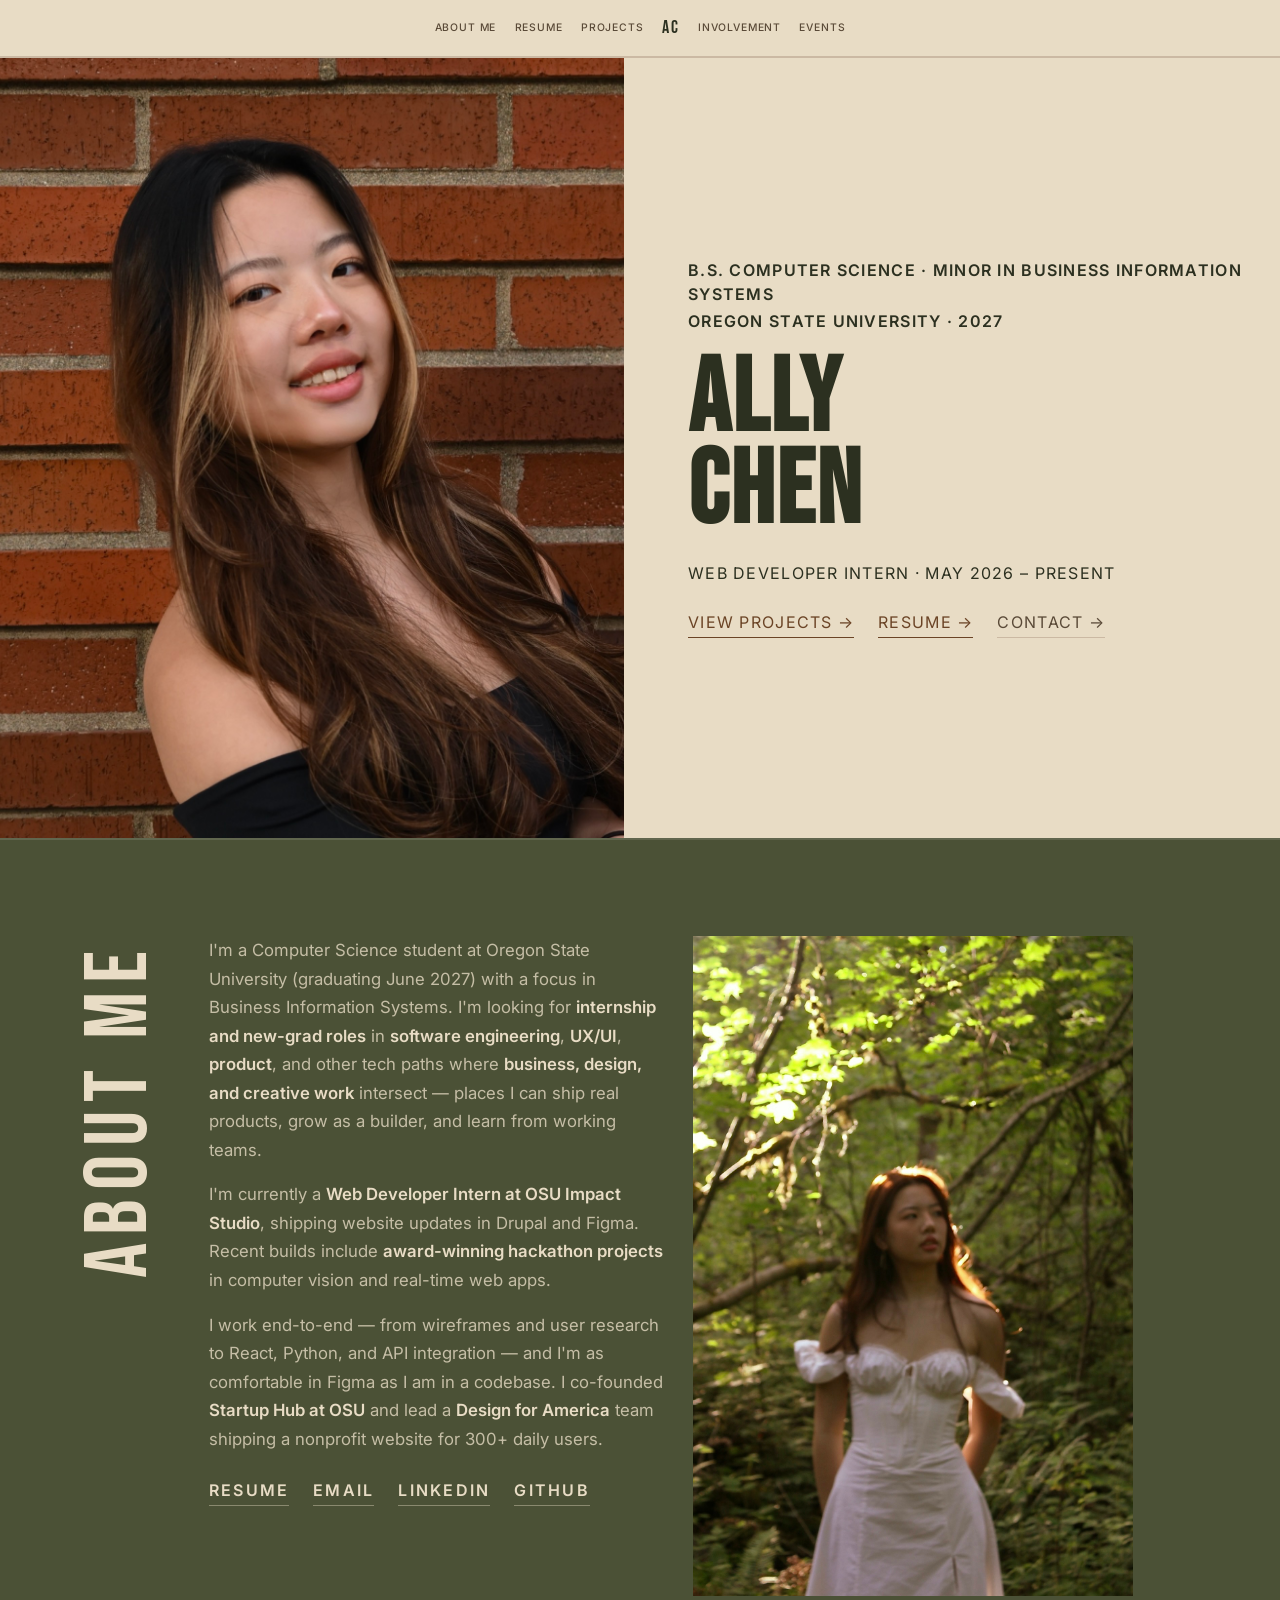
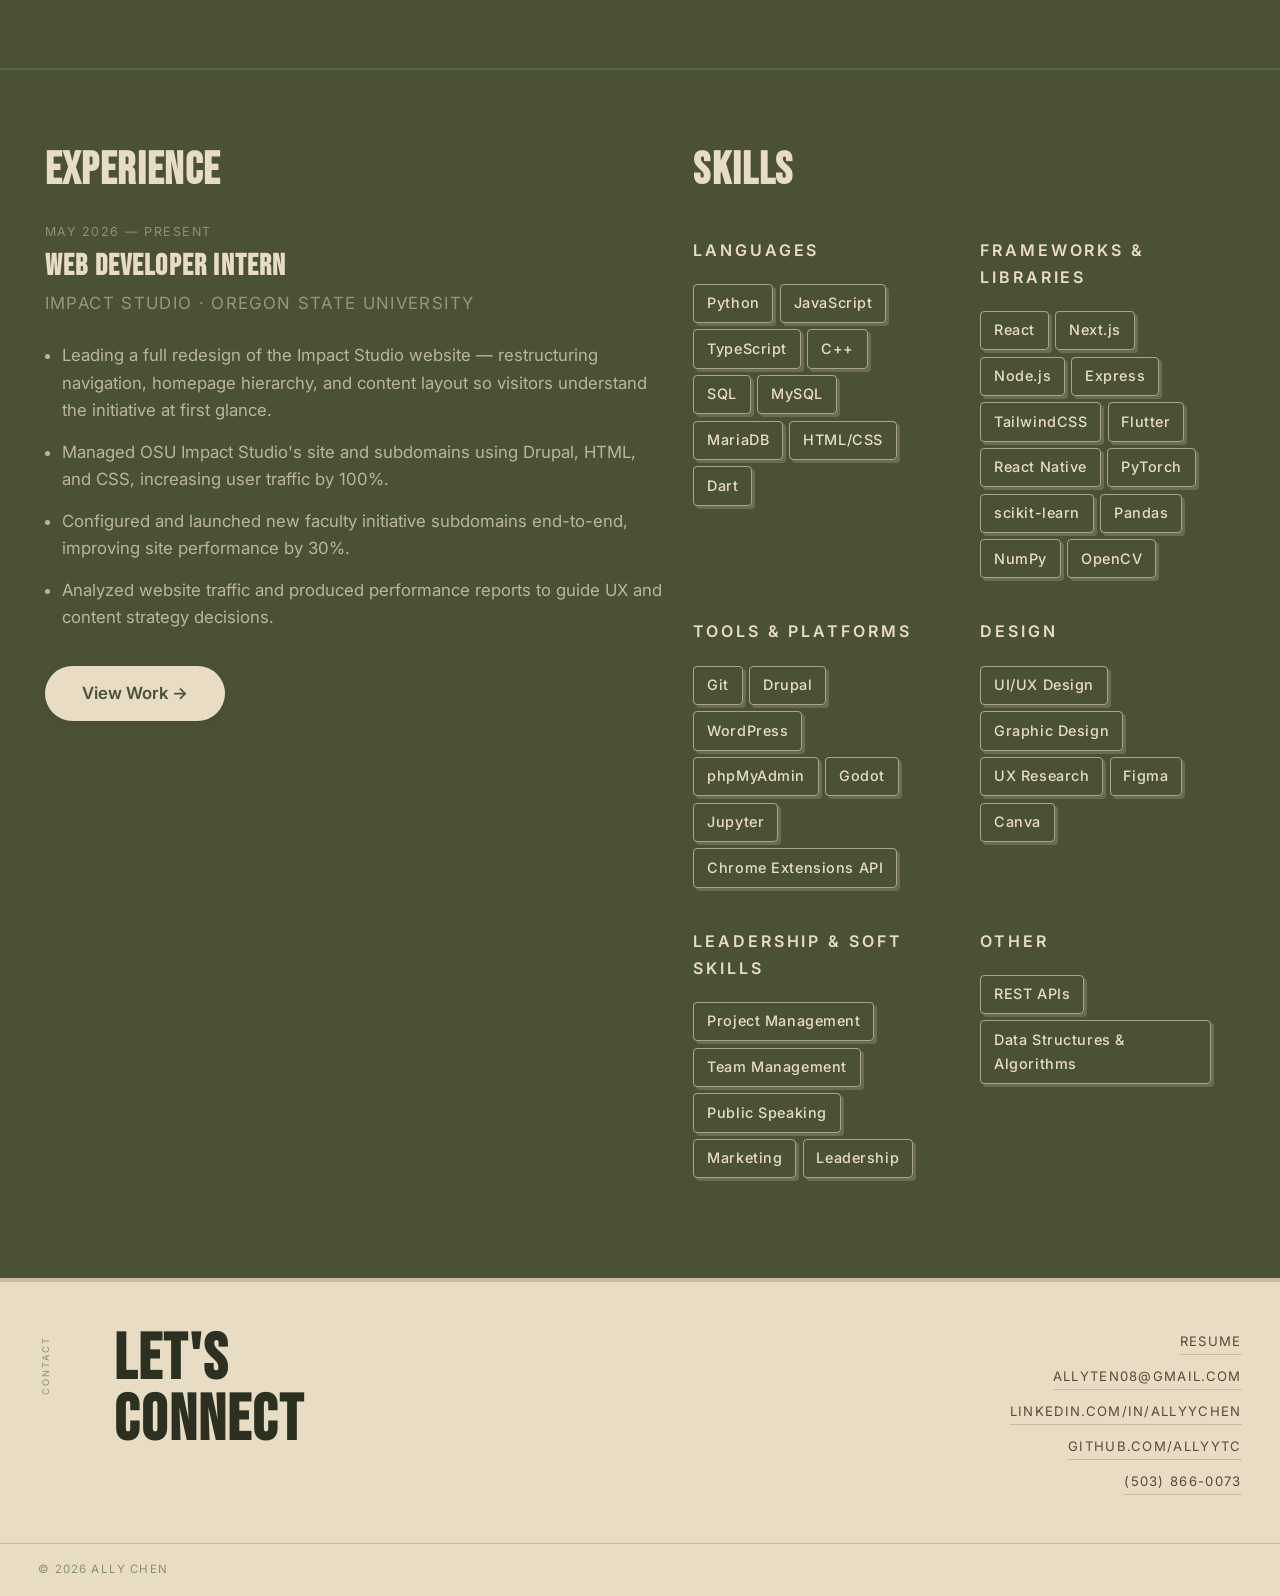
==== index.html @ be389498 "mobile about us page redesign" ====
<!DOCTYPE html>
<html lang="en">
<head>
  <meta charset="UTF-8" />
  <meta name="viewport" content="width=device-width, initial-scale=1.0" />
  <title>Ally Chen</title>
  <link rel="preconnect" href="https://fonts.googleapis.com" />
  <link rel="preconnect" href="https://fonts.gstatic.com" crossorigin />
  <link href="https://fonts.googleapis.com/css2?family=Bebas+Neue&family=Inter:wght@300;400;500;600&display=swap" rel="stylesheet" />
  <link rel="stylesheet" href="style.css?v=20260622r" />
</head>
<body>

  <nav class="nav" id="nav" aria-label="Primary"></nav>
  <script src="nav.js?v=6"></script>

  <section class="hero" id="hero">
    <div class="hero-img-col">
      <img src="headshot.jpg" alt="Ally Chen" class="hero-headshot" />
    </div>
    <div class="hero-content">
      <div class="hero-eyebrow-group">
        <p class="hero-eyebrow">B.S. Computer Science &middot; Minor in Business Information Systems</p>
        <p class="hero-eyebrow">Oregon State University &middot; 2027</p>
      </div>
      <div class="hero-text">
        <h1 class="hero-name"><span class="hero-name-part">Ally</span><span class="hero-name-part">Chen</span></h1>
        <p class="hero-tagline">Web Developer Intern &middot; May 2026 &ndash; Present</p>
        <div class="hero-actions">
          <a href="projects.html" class="hero-arrow">View Projects &rarr;</a>
          <a href="allychen-resume2027.pdf" class="hero-arrow" target="_blank" rel="noopener">Resume &rarr;</a>
          <a href="#contact" class="hero-arrow hero-arrow-ghost">Contact &rarr;</a>
        </div>
      </div>
    </div>
  </section>

  <section class="section section-olive" id="about">
    <div class="section-inner">
      <div class="about-education about-education--mobile">
        <span class="about-education-label">Education</span>
        <p class="about-degree">
          <span class="about-degree-line">B.S. Computer Science</span>
          <span class="about-degree-line about-degree-line--minor">Minor in Business Information Systems</span>
          <span class="about-degree-line">Oregon State University &middot; 2027</span>
        </p>
      </div>
      <div class="section-label-col">
        <span class="section-label">About Me</span>
      </div>
      <div class="section-body">
        <div class="about-text-col">
            <p>I'm a Computer Science student at Oregon State University (graduating June&nbsp;2027) with a focus in Business Information Systems. I'm looking for <strong>internship and new-grad roles</strong> in <strong>software engineering</strong>, <strong>UX/UI</strong>, <strong>product</strong>, and other tech paths where <strong>business, design, and creative work</strong> intersect &mdash; places I can ship real products, grow as a builder, and learn from working teams.</p>
            <p>I'm currently a <strong>Web Developer Intern at OSU Impact Studio</strong>, shipping website updates in Drupal and Figma. Recent builds include <strong>award-winning hackathon projects</strong> in computer vision and real-time web apps.</p>
            <p>I work end-to-end &mdash; from wireframes and user research to React, Python, and API integration &mdash; and I'm as comfortable in Figma as I am in a codebase. I co-founded <strong>Startup Hub at OSU</strong> and lead a <strong>Design for America</strong> team shipping a nonprofit website for 300+ daily users.</p>
            <div class="about-links">
              <a href="allychen-resume2027.pdf" target="_blank" rel="noopener">Resume</a>
              <a href="mailto:allyten08@gmail.com">Email</a>
              <a href="https://linkedin.com/in/allyychen/" target="_blank" rel="noopener">LinkedIn</a>
              <a href="https://github.com/allyytc" target="_blank" rel="noopener">GitHub</a>
            </div>
        </div>
        <div class="about-img-col">
          <div class="about-headshot-wrap">
            <img src="about-photo.jpg" alt="Ally Chen" class="headshot" />
          </div>
        </div>
      </div>
    </div>
  </section>

  <section class="section section-dark" id="skills">
    <div class="section-inner">
      <div class="section-body">
        <div class="skills-exp-layout">
          <div class="exp-col" id="experience">
            <h2 class="display-heading dh-light">Experience</h2>
            <div class="exp-list exp-list-stack">

              <div class="exp-item">
                <div class="exp-meta"><span class="exp-date">May 2026 &mdash; Present</span></div>
                <div class="exp-content">
                  <h3>Web Developer Intern</h3>
                  <p class="exp-org">Impact Studio &middot; Oregon State University</p>
                  <ul>
                    <li>Leading a full redesign of the Impact Studio website — restructuring navigation, homepage hierarchy, and content layout so visitors understand the initiative at first glance.</li>
                    <li>Managed OSU Impact Studio's site and subdomains using Drupal, HTML, and CSS, increasing user traffic by 100%.</li>
                    <li>Configured and launched new faculty initiative subdomains end-to-end, improving site performance by 30%.</li>
                    <li>Analyzed website traffic and produced performance reports to guide UX and content strategy decisions.</li>
                  </ul>
                  <a href="projects.html#project-impact-studio" class="exp-work-link">View Work &rarr;</a>
                </div>
              </div>

            </div>
          </div>
          <div class="skills-col">
            <h2 class="display-heading dh-light">Skills</h2>
            <div class="skills-grid">
              <div class="skills-group">
                <h3>Languages</h3>
                <div class="skill-tags">
                  <span>Python</span><span>JavaScript</span><span>TypeScript</span><span>C++</span><span>SQL</span><span>MySQL</span><span>MariaDB</span><span>HTML/CSS</span><span>Dart</span>
                </div>
              </div>
              <div class="skills-group">
                <h3>Frameworks &amp; Libraries</h3>
                <div class="skill-tags">
                  <span>React</span><span>Next.js</span><span>Node.js</span><span>Express</span><span>TailwindCSS</span><span>Flutter</span><span>React Native</span><span>PyTorch</span><span>scikit-learn</span><span>Pandas</span><span>NumPy</span><span>OpenCV</span>
                </div>
              </div>
              <div class="skills-group">
                <h3>Tools &amp; Platforms</h3>
                <div class="skill-tags">
                  <span>Git</span><span>Drupal</span><span>WordPress</span><span>phpMyAdmin</span><span>Godot</span><span>Jupyter</span><span>Chrome Extensions API</span>
                </div>
              </div>
              <div class="skills-group">
                <h3>Design</h3>
                <div class="skill-tags">
                  <span>UI/UX Design</span><span>Graphic Design</span><span>UX Research</span><span>Figma</span><span>Canva</span>
                </div>
              </div>
              <div class="skills-group">
                <h3>Leadership &amp; Soft Skills</h3>
                <div class="skill-tags">
                  <span>Project Management</span><span>Team Management</span><span>Public Speaking</span><span>Marketing</span><span>Leadership</span>
                </div>
              </div>
              <div class="skills-group">
                <h3>Other</h3>
                <div class="skill-tags">
                  <span>REST APIs</span><span>Data Structures &amp; Algorithms</span>
                </div>
              </div>
            </div>
          </div>
        </div>
      </div>
    </div>
  </section>


  <section class="section section-contact" id="contact">
    <div class="section-inner">
      <div class="section-label-col">
        <span class="section-label">Contact</span>
      </div>
      <div class="section-body contact-body">
        <h2 class="display-heading">Let's<br/>Connect</h2>
        <div class="contact-links">
          <a href="allychen-resume2027.pdf" class="contact-link" target="_blank" rel="noopener">Resume</a>
          <a href="mailto:allyten08@gmail.com" class="contact-link">allyten08@gmail.com</a>
          <a href="https://linkedin.com/in/allyychen/" target="_blank" rel="noopener" class="contact-link">linkedin.com/in/allyychen</a>
          <a href="https://github.com/allyytc" target="_blank" rel="noopener" class="contact-link">github.com/allyytc</a>
          <a href="tel:5038660073" class="contact-link">(503) 866-0073</a>
        </div>
      </div>
    </div>
    <div class="contact-footer-bar">
      <p>&copy; 2026 Ally Chen</p>
    </div>
  </section>


  <script src="script.js"></script>
</body>
</html>
---- style.css ----
/* === Reset & Base === */
*, *::before, *::after { box-sizing: border-box; margin: 0; padding: 0; }

:root {
  --cream:       #E8DCC5;   /* Cream */
  --cream-dark:  #D8CCBA;   /* between cream and taupe */
  --dark-bg:     #4B5136;   /* Olive */
  --olive:       #4B5136;   /* Olive (alias for buttons/accents) */
  --sage:        #8A8F73;   /* Sage */
  --sage-lt:     #B5BAA4;   /* light sage tint */
  --sage-dk:     #4B5136;   /* Olive (darkest green) */
  --walnut:      #6B4426;   /* Walnut */
  --taupe:       #CBB9A3;   /* Warm Taupe */
  --text:        #2C3020;   /* very dark forest */
  --text-muted:  #5A4A38;   /* warm dark brown */
  --text-light:  #8A8F73;   /* sage for captions/labels */
  --border:      #CBB9A3;   /* Warm Taupe */
  --white:       #F5EFE4;
  --font-display: 'Bebas Neue', 'Arial Black', sans-serif;
  --font-body:    'Inter', system-ui, sans-serif;
  --page-gutter:  clamp(1.5rem, 4vw, 7rem);
  --section-inset: clamp(1.5rem, 5vw, 8rem);
}

html { scroll-behavior: smooth; overflow-x: clip; }

body {
  font-family: var(--font-body);
  background: var(--cream);
  color: var(--text);
  line-height: 1.7;
  overflow-x: clip;
}

/* === Nav === */
.nav {
  --nav-bg: rgba(232, 220, 197, 0.94);
  --nav-border: var(--border);
  --nav-link: var(--text-muted);
  --nav-link-hover: var(--text);
  --nav-home: var(--text);
  --nav-dropdown-bg: rgba(232, 220, 197, 0.98);
  --nav-dropdown-border: var(--border);
  --nav-dropdown-link: var(--text-muted);
  --nav-dropdown-link-hover: var(--text);
  --nav-dropdown-link-hover-bg: rgba(0, 0, 0, 0.04);
  --nav-dropdown-label: var(--text-light);
  --nav-mobile-bg: rgba(232, 220, 197, 0.97);
  --nav-mobile-border: var(--border);
  --nav-mobile-link: var(--text-muted);
  --nav-mobile-link-hover: var(--text);
  --nav-mobile-submenu-border: var(--border);
  --nav-mobile-label: var(--text-light);
  --nav-toggle-bar: var(--text);
  position: sticky;
  top: 0;
  left: 0;
  right: 0;
  width: 100%;
  z-index: 1000;
  background: var(--nav-bg);
  backdrop-filter: blur(12px);
  border-bottom: 2px solid var(--nav-border);
  transition: box-shadow 0.3s;
}

.nav-scrolled { box-shadow: 0 1px 12px rgba(0,0,0,0.08); }

.nav-inner {
  max-width: 1080px;
  margin: 0 auto;
  padding: 0 2rem;
  height: 56px;
  display: flex;
  align-items: center;
  justify-content: center;
  gap: 2.5rem;
}

.nav-inner > .nav-link,
.nav-item > .nav-link {
  text-decoration: none;
  color: var(--nav-link);
  font-size: 0.72rem;
  font-weight: 500;
  letter-spacing: 0.12em;
  text-transform: uppercase;
  transition: color 0.2s;
}
.nav-inner > .nav-link:hover,
.nav-item > .nav-link:hover { color: var(--nav-link-hover); }

.nav-link--resume {
  flex-shrink: 0;
  font-weight: 600;
}

.nav-mobile-resume {
  display: block;
  margin-bottom: 1rem;
  padding-bottom: 1rem;
  border-bottom: 1px solid var(--nav-mobile-border);
  text-decoration: none;
  color: var(--nav-mobile-link-hover);
  font-size: 0.85rem;
  font-weight: 600;
  letter-spacing: 0.12em;
  text-transform: uppercase;
}

.nav-item {
  position: relative;
  display: flex;
  align-items: center;
  height: 100%;
}

.nav-item.has-dropdown::after {
  content: '';
  position: absolute;
  left: -0.5rem;
  right: -0.5rem;
  top: 100%;
  height: 14px;
}

.nav-dropdown {
  position: absolute;
  top: calc(100% + 6px);
  left: 50%;
  transform: translateX(-50%) translateY(6px);
  min-width: 16.5rem;
  padding: 0.5rem 0;
  background: var(--nav-dropdown-bg);
  border: 2px solid var(--nav-dropdown-border);
  box-shadow: 0 8px 24px rgba(0, 0, 0, 0.1);
  opacity: 0;
  visibility: hidden;
  pointer-events: none;
  transition: opacity 0.2s, visibility 0.2s, transform 0.2s;
  z-index: 200;
}

.nav-item.has-dropdown:hover .nav-dropdown,
.nav-item.has-dropdown:focus-within .nav-dropdown {
  opacity: 1;
  visibility: visible;
  pointer-events: auto;
  transform: translateX(-50%) translateY(0);
}

.nav-dropdown a {
  display: block;
  padding: 0.55rem 1.25rem;
  font-size: 0.78rem;
  font-weight: 500;
  letter-spacing: 0.04em;
  text-transform: none;
  color: var(--nav-dropdown-link);
  text-decoration: none;
  white-space: nowrap;
  transition: color 0.2s, background 0.2s;
}

.nav-dropdown a:hover {
  color: var(--nav-dropdown-link-hover);
  background: var(--nav-dropdown-link-hover-bg);
}

.nav-dropdown-label {
  display: block;
  padding: 0.75rem 1.25rem 0.35rem;
  font-size: 0.62rem;
  font-weight: 600;
  letter-spacing: 0.14em;
  text-transform: uppercase;
  color: var(--nav-dropdown-label);
}

.nav-dropdown a.nav-dropdown-link--sub {
  padding-left: 1.75rem;
  font-size: 0.74rem;
}

.nav-inner a {
  text-decoration: none;
  color: var(--nav-link);
  font-size: 0.72rem;
  font-weight: 500;
  letter-spacing: 0.12em;
  text-transform: uppercase;
  transition: color 0.2s;
}
.nav-inner a:hover { color: var(--nav-link-hover); }

.nav-home {
  font-family: var(--font-display) !important;
  font-size: 1.1rem !important;
  letter-spacing: 0.1em !important;
  color: var(--nav-home) !important;
}

.nav-mobile-bar {
  display: none;
  align-items: center;
  justify-content: space-between;
  height: 56px;
  padding: 0 1.25rem;
  flex-shrink: 0;
}

.nav-mobile-home {
  text-decoration: none;
  line-height: 1;
}

.nav-toggle {
  display: none;
  position: static;
  transform: none;
  flex-direction: column;
  gap: 5px;
  background: none;
  border: none;
  cursor: pointer;
  padding: 4px;
}
.nav-toggle span {
  display: block;
  width: 22px;
  height: 1.5px;
  background: var(--nav-toggle-bar);
  border-radius: 1px;
}

.nav-mobile-links {
  display: none;
  flex-direction: column;
  padding: 1.25rem 2rem 1.5rem;
  gap: 1rem;
  border-top: 2px solid var(--nav-mobile-border);
  background: var(--nav-mobile-bg);
}
.nav-mobile-links.open { display: flex; }
.nav-mobile-links > .nav-link,
.nav-mobile-links > a {
  text-decoration: none;
  color: var(--nav-mobile-link);
  font-size: 0.8rem;
  font-weight: 500;
  letter-spacing: 0.1em;
  text-transform: uppercase;
}

.nav-mobile-group {
  display: flex;
  flex-direction: column;
  gap: 0.35rem;
}

.nav-mobile-group-head {
  display: flex;
  align-items: center;
  gap: 0.75rem;
}

.nav-mobile-group-link {
  flex: 1;
  min-width: 0;
  text-decoration: none;
  color: var(--nav-mobile-link);
  font-size: 0.8rem;
  font-weight: 500;
  letter-spacing: 0.1em;
  text-transform: uppercase;
}

.nav-mobile-group-link:hover {
  color: var(--nav-mobile-link-hover);
}

.nav-mobile-group-toggle {
  display: flex;
  align-items: center;
  justify-content: center;
  flex-shrink: 0;
  width: 1.75rem;
  height: 1.75rem;
  padding: 0;
  border: none;
  background: none;
  font-family: inherit;
  color: var(--nav-mobile-link);
  cursor: pointer;
}

.nav-mobile-group-toggle::after {
  content: '+';
  font-size: 1rem;
  font-weight: 400;
  line-height: 1;
  transition: transform 0.2s;
}

.nav-mobile-group.open .nav-mobile-group-toggle::after {
  transform: rotate(45deg);
}

.nav-mobile-submenu {
  display: none;
  flex-direction: column;
  gap: 0.65rem;
  padding-left: 0.85rem;
  border-left: 2px solid var(--nav-mobile-submenu-border);
}

.nav-mobile-group.open .nav-mobile-submenu {
  display: flex;
}

.nav-mobile-submenu a {
  text-decoration: none;
  color: var(--nav-mobile-link);
  font-size: 0.78rem;
  font-weight: 500;
  letter-spacing: 0.04em;
  text-transform: none;
}

.nav-mobile-submenu a:hover {
  color: var(--nav-mobile-link-hover);
}

.nav-mobile-submenu-label {
  font-size: 0.65rem;
  font-weight: 600;
  letter-spacing: 0.12em;
  text-transform: uppercase;
  color: var(--nav-mobile-label);
  margin-top: 0.25rem;
}

.nav-mobile-links a {
  text-decoration: none;
  color: var(--nav-mobile-link);
  font-size: 0.8rem;
  font-weight: 500;
  letter-spacing: 0.1em;
  text-transform: uppercase;
}

/* === Hero === */
.hero {
  background: var(--cream);
  height: 92vh;
  max-height: 900px;
  min-height: 500px;
  display: grid;
  grid-template-columns: 1fr 1fr;
  gap: 4rem;
  border-bottom: none;
}

.hero-content {
  display: flex;
  flex-direction: column;
  justify-content: center;
  gap: 2rem;
  padding: 3rem 4vw 3rem 3rem;
}

.hero-text {
  display: flex;
  flex-direction: column;
  justify-content: center;
  gap: 2rem;
  border-left: none;
  padding: 0;
}

.hero-text-bottom {
  display: flex;
  flex-direction: column;
  gap: 1.75rem;
}

.hero-eyebrow-group {
  display: flex;
  flex-direction: column;
  gap: 0.2rem;
}

.hero-eyebrow {
  font-size: 1rem;
  font-weight: 600;
  letter-spacing: 0.08em;
  text-transform: uppercase;
  color: var(--text);
  white-space: nowrap;
}

.hero-name {
  font-family: var(--font-display);
  font-size: clamp(4rem, 11vw, 9rem);
  line-height: 0.88;
  letter-spacing: 0.02em;
  text-transform: uppercase;
  color: var(--text);
}

.hero-name-part {
  display: block;
}

.hero-tagline {
  font-size: 1rem;
  font-weight: 400;
  letter-spacing: 0.08em;
  text-transform: uppercase;
  color: var(--text);
  line-height: 1.8;
}

.hero-actions {
  display: flex;
  gap: 1.5rem;
  flex-wrap: wrap;
  align-items: center;
}

.hero-arrow {
  font-size: 1rem;
  letter-spacing: 0.08em;
  text-transform: uppercase;
  color: var(--walnut);
  text-decoration: none;
  border-bottom: 1px solid var(--walnut);
  padding-bottom: 1px;
  transition: opacity 0.2s;
}
.hero-arrow-ghost {
  color: var(--text-muted);
  border-bottom-color: var(--border);
}
.hero-arrow:hover { opacity: 0.5; }

.hero-img-col {
  overflow: hidden;
}

.hero-headshot {
  width: 100%;
  height: 100%;
  object-fit: cover;
  object-position: 40% 18%;
  display: block;
}

/* === Section layout === */
.section { background: var(--cream); }
.section-dark { background: var(--dark-bg); color: var(--cream); }

.section-inner {
  display: flex;
  max-width: 1080px;
  margin: 0 auto;
  padding: 5rem 2rem;
  gap: 1.5rem;
  border-top: 2px solid var(--border);
}

.section-dark .section-inner { border-top-color: rgba(182, 201, 166, 0.15); }

.section-label-col {
  width: 52px;
  flex-shrink: 0;
  display: flex;
  align-items: flex-start;
  padding-top: 6px;
}

.section-label {
  writing-mode: vertical-rl;
  transform: rotate(180deg);
  font-size: 0.58rem;
  letter-spacing: 0.22em;
  text-transform: uppercase;
  color: var(--text-light);
  white-space: nowrap;
  user-select: none;
}
.section-label-lt { color: rgba(255,255,255,0.3); }

.section-body { flex: 1; min-width: 0; }

/* === Display Heading === */
.display-heading {
  font-family: var(--font-display);
  font-size: clamp(3rem, 7vw, 5.5rem);
  line-height: 0.95;
  letter-spacing: 0.03em;
  text-transform: uppercase;
  color: var(--text);
  margin-bottom: 2.5rem;
}
.dh-light { color: var(--cream); }

/* === About === */
.about-education {
  margin: 0 0 1.75rem;
}

.about-education--mobile {
  flex: 0 0 100%;
  width: 100%;
}

.about-education-label {
  display: block;
  margin-bottom: 0.6rem;
  font-size: 0.82rem;
  font-weight: 600;
  letter-spacing: 0.18em;
  text-transform: uppercase;
  color: rgba(232, 220, 197, 0.45);
}

.about-degree {
  margin: 0;
  font-size: 0.72rem;
  font-weight: 600;
  letter-spacing: 0.08em;
  text-transform: uppercase;
  line-height: 1.5;
  color: rgba(232, 220, 197, 0.85);
}

.about-degree-line {
  display: block;
}

.section-olive .about-degree {
  color: rgba(232, 220, 197, 0.85);
}

.about-text-col {
  max-width: none;
}

.about-img-col {
  overflow: hidden;
  justify-self: start;
  width: 100%;
  max-width: 440px;
  display: flex;
}
.about-headshot-wrap {
  overflow: hidden;
  flex: 1;
  min-height: 0;
  width: 100%;
}

.headshot {
  width: 100%;
  height: 100%;
  min-height: 470px;
  aspect-ratio: auto;
  object-fit: cover;
  object-position: center 92%;
  display: block;
  transform: scale(1.18);
  transform-origin: center 92%;
}

.photo-placeholder {
  width: 100%;
  aspect-ratio: 3 / 4;
  background: var(--cream-dark);
  border: 1px dashed var(--border);
  display: flex;
  align-items: center;
  justify-content: center;
}
.photo-placeholder span {
  font-size: 0.62rem;
  letter-spacing: 0.18em;
  text-transform: uppercase;
  color: var(--text-light);
}

.about-text-col p {
  font-size: 0.88rem;
  color: var(--text-muted);
  line-height: 1.9;
  margin-bottom: 1rem;
}
.about-text-col strong { color: var(--text); font-weight: 600; }

.about-links {
  display: flex;
  gap: 1.5rem;
  margin-top: 1.5rem;
}
.about-links a {
  font-size: 1rem;
  font-weight: 600;
  letter-spacing: 0.14em;
  text-transform: uppercase;
  color: var(--walnut);
  text-decoration: none;
  border-bottom: 1px solid var(--walnut);
  padding-bottom: 1px;
  transition: opacity 0.2s;
}
.about-links a:hover { opacity: 0.5; }

.stats-row {
  display: grid;
  grid-template-columns: repeat(4, 1fr);
  border-top: 2px solid var(--border);
}

.stat {
  display: flex;
  flex-direction: column;
  gap: 0.4rem;
  padding: 1.5rem 1rem 1.5rem 0;
  border-right: 2px solid var(--border);
}
.stat:last-child { border-right: none; }

.stat-num {
  font-family: var(--font-display);
  font-size: 2.2rem;
  letter-spacing: 0.03em;
  color: var(--sage-dk);
  line-height: 1;
}
.stat-label {
  font-size: 0.72rem;
  color: var(--text-light);
  line-height: 1.5;
  letter-spacing: 0.01em;
}

/* === Experience === */
.exp-list { display: flex; flex-direction: column; }

.exp-item {
  display: grid;
  grid-template-columns: 160px 1fr;
  gap: 2.5rem;
  padding: 2rem 0;
  border-top: 2px solid var(--border);
}

.exp-list-cards {
  display: grid;
  grid-template-columns: 1fr 1fr;
  gap: 2.5rem;
}
.exp-list-cards .exp-item {
  grid-template-columns: 1fr;
  gap: 0.6rem;
  padding: 0;
  border-top: none;
}
.exp-list-cards .exp-date { padding-top: 0; }

.exp-list-stack {
  display: flex;
  flex-direction: column;
  gap: 1.75rem;
}
.exp-list-stack .exp-item {
  grid-template-columns: 1fr;
  gap: 0.5rem;
  padding: 0;
  border-top: none;
}
.exp-list-stack .exp-date { padding-top: 0; }

.exp-date {
  font-size: 0.7rem;
  letter-spacing: 0.12em;
  text-transform: uppercase;
  color: var(--text-light);
  padding-top: 0.4rem;
  white-space: nowrap;
}

.exp-content h3 {
  font-family: var(--font-display);
  font-size: 1.6rem;
  letter-spacing: 0.04em;
  text-transform: uppercase;
  color: var(--text);
  line-height: 1;
  margin-bottom: 0.2rem;
}

.exp-org {
  font-size: 0.72rem;
  color: var(--text-light);
  letter-spacing: 0.08em;
  text-transform: uppercase;
  margin-bottom: 0.85rem;
}

.exp-content ul { padding-left: 1.1rem; }
.exp-content li {
  font-size: 0.84rem;
  color: var(--text-muted);
  margin-bottom: 0.3rem;
  line-height: 1.65;
}

/* === Projects === */
.projects-list { display: flex; flex-direction: column; }

.project-item {
  display: grid;
  grid-template-columns: 64px 1fr;
  gap: 2rem;
  padding: 2rem 0;
  border-top: 2px solid var(--border);
}

.project-num {
  font-family: var(--font-display);
  font-size: 2.5rem;
  color: var(--border);
  line-height: 1;
  padding-top: 0.4rem;
}

.project-top {
  display: flex;
  align-items: baseline;
  justify-content: space-between;
  gap: 1rem;
  flex-wrap: wrap;
  margin-bottom: 0.5rem;
}

.project-content h3 {
  font-family: var(--font-display);
  font-size: 2rem;
  letter-spacing: 0.03em;
  text-transform: uppercase;
  color: var(--text);
  line-height: 1;
}

.project-award {
  font-size: 0.68rem;
  letter-spacing: 0.14em;
  text-transform: uppercase;
  color: var(--text-light);
  white-space: nowrap;
}

.project-content p {
  font-size: 0.86rem;
  color: var(--text-muted);
  line-height: 1.8;
  margin-bottom: 1rem;
}

.project-footer {
  display: flex;
  align-items: center;
  justify-content: space-between;
  flex-wrap: wrap;
  gap: 0.75rem;
}

.project-tags {
  display: flex;
  flex-wrap: wrap;
  gap: 0.4rem;
}
.project-tags span {
  font-size: 0.68rem;
  letter-spacing: 0.08em;
  text-transform: uppercase;
  background: var(--sage-dk);
  color: var(--white);
  padding: 0.22rem 0.65rem;
  border-radius: 2px;
}

.project-link {
  font-size: 0.95rem;
  font-weight: 600;
  letter-spacing: 0.06em;
  text-transform: uppercase;
  color: var(--walnut);
  text-decoration: none;
  border-bottom: 1px solid var(--walnut);
  padding-bottom: 1px;
  white-space: nowrap;
  transition: opacity 0.2s;
}
.project-link:hover { opacity: 0.5; }

.project-link-btn {
  display: inline-block;
  margin-top: 1rem;
  padding: 0.85rem 2rem;
  border: none;
  border-radius: 2em;
  background: var(--cream);
  font-size: 0.95rem;
  letter-spacing: 0.1em;
  text-transform: uppercase;
  font-weight: 600;
  color: var(--dark-bg);
  text-decoration: none;
  white-space: nowrap;
  box-shadow: 0 2px 8px rgba(0, 0, 0, 0.07);
  transition: opacity 0.2s ease;
}
.project-link-btn:hover {
  opacity: 0.85;
}

/* === Skills & Experience === */
#skills .section-inner {
  max-width: none;
  padding-left: var(--section-inset);
  padding-right: var(--section-inset);
}

.skills-exp-layout {
  display: grid;
  grid-template-columns: minmax(0, 1.15fr) minmax(0, 1fr);
  gap: clamp(1.25rem, 2vw, 1.75rem);
}

.exp-col .exp-content {
  max-width: 56rem;
}

.exp-col .display-heading,
.skills-col .display-heading {
  font-size: clamp(2.5rem, 5vw, 4rem);
  margin-bottom: 2rem;
}

.section-dark .exp-date { color: rgba(232,220,197,0.45); }
.section-dark .exp-content h3 { color: var(--cream); }
.section-dark .exp-org { color: rgba(232,220,197,0.5); }
.section-dark .exp-content li { color: rgba(232,220,197,0.72); }

.exp-col .exp-content h3 { font-size: 2.35rem; margin-bottom: 0.5rem; }
.exp-col .exp-org { font-size: 1.05rem; margin-bottom: 1.5rem; }
.exp-col .exp-content li { font-size: 1.25rem; line-height: 1.7; }
.exp-col .exp-date { font-size: 0.78rem; }
.exp-col .exp-content li { margin-bottom: 0.85rem; }
.exp-col .exp-list-stack { gap: 4rem; }

.exp-work-link {
  display: inline-block;
  margin-top: 1.25rem;
  padding: 0.8em 2.2em;
  font-size: 1.05rem;
  font-weight: 600;
  border-radius: 2em;
  background: var(--cream);
  color: var(--dark-bg);
  text-decoration: none;
  box-shadow: 0 2px 8px rgba(0, 0, 0, 0.07);
  transition: opacity 0.2s ease;
}
.exp-work-link:hover { opacity: 0.85; }

.skills-grid {
  display: grid;
  grid-template-columns: repeat(2, 1fr);
  column-gap: 2rem;
  row-gap: 0;
}

.skills-group {
  padding: 1.25rem 1.5rem 1.25rem 0;
}

.skills-group h3 {
  font-size: 1rem;
  font-weight: 600;
  letter-spacing: 0.18em;
  text-transform: uppercase;
  color: var(--cream);
  margin-bottom: 1.25rem;
}

.skill-tags {
  display: flex;
  flex-wrap: wrap;
  gap: 0.4rem;
}
.skill-tags span {
  font-size: 0.9rem;
  font-weight: 500;
  color: var(--cream);
  background: transparent;
  padding: 0.4rem 0.8rem;
  border: 1.5px solid rgba(232, 220, 197, 0.6);
  border-radius: 4px;
  letter-spacing: 0.04em;
  box-shadow: 3px 3px 0 rgba(232, 220, 197, 0.2);
  transition: all 0.15s;
  cursor: default;
}
.skill-tags span:hover {
  background: var(--cream);
  color: var(--dark-bg);
  border-color: var(--cream);
  box-shadow: 5px 5px 0 rgba(232, 220, 197, 0.3);
  transform: translate(-1px, -1px);
}

/* === Education === */
.edu-item {
  display: grid;
  grid-template-columns: 160px 1fr;
  gap: 2.5rem;
  padding-top: 0;
}

.edu-year {
  font-size: 0.7rem;
  letter-spacing: 0.12em;
  text-transform: uppercase;
  color: var(--text-light);
  padding-top: 0.4rem;
}

.edu-detail h3 {
  font-family: var(--font-display);
  font-size: 2.2rem;
  letter-spacing: 0.03em;
  text-transform: uppercase;
  color: var(--text);
  line-height: 1;
  margin-bottom: 0.6rem;
}

.edu-degree {
  font-size: 0.88rem;
  font-weight: 500;
  color: var(--text);
  margin-bottom: 0.2rem;
}
.edu-minor {
  font-size: 1rem;
  color: var(--text-light);
  font-style: italic;
  margin-bottom: 1rem;
}

.edu-clubs {
  display: flex;
  flex-wrap: wrap;
  gap: 0.5rem;
}
.edu-clubs span {
  font-size: 0.68rem;
  letter-spacing: 0.1em;
  text-transform: uppercase;
  border: 1px solid var(--taupe);
  padding: 0.22rem 0.7rem;
  border-radius: 2px;
  color: var(--text-muted);
}

/* === Contact === */
.contact-body { display: flex; align-items: flex-start; gap: 5rem; }

.contact-links {
  display: flex;
  flex-direction: column;
  gap: 0.6rem;
  padding-top: 0;
  margin-left: auto;
  align-items: flex-end;
}

.contact-link {
  font-size: 0.82rem;
  letter-spacing: 0.1em;
  text-transform: uppercase;
  color: rgba(255,255,255,0.6);
  text-decoration: none;
  border-bottom: 1px solid rgba(255,255,255,0.15);
  padding-bottom: 2px;
  transition: all 0.2s;
  width: fit-content;
}
.contact-link:hover {
  color: #fff;
  border-color: rgba(255,255,255,0.5);
}

/* === Contact / Footer === */
.section-contact {
  background: var(--cream);
  border-top: 2px solid var(--border);
}
.section-contact .section-inner {
  max-width: none;
  margin: 0;
  padding: 3rem var(--page-gutter);
  width: 100%;
  align-items: flex-start;
}
.section-contact .display-heading {
  font-size: clamp(2.5rem, 5vw, 4.5rem);
  margin-bottom: 0;
}
.section-contact .display-heading { color: var(--text); }
.section-contact .section-label { color: var(--text-light); }
.section-contact .contact-link {
  color: var(--text-muted);
  border-bottom-color: var(--border);
  text-align: right;
}
.section-contact .contact-link:hover {
  color: var(--walnut);
  border-bottom-color: var(--walnut);
}

.contact-footer-bar {
  max-width: none;
  margin: 0;
  padding: 1rem var(--page-gutter);
  border-top: 1px solid var(--border);
  font-size: 0.72rem;
  letter-spacing: 0.1em;
  text-transform: uppercase;
  color: var(--text-light);
}

.section-contact--olive {
  background: var(--dark-bg);
  border-top: none;
}
.section-contact--olive .section-inner {
  border-top-color: rgba(255, 255, 255, 0.12);
  max-width: none;
  padding-top: 3rem;
  padding-bottom: 3rem;
}
.section-contact--olive .display-heading {
  color: var(--cream);
}
.section-contact--olive .section-label {
  color: rgba(232, 220, 197, 0.3);
}
.section-contact--olive .contact-link {
  color: rgba(232, 220, 197, 0.72);
  border-bottom-color: rgba(232, 220, 197, 0.35);
  text-align: right;
}
.section-contact--olive .contact-link:hover {
  color: var(--cream);
  border-bottom-color: var(--cream);
}
.section-contact--olive .contact-footer-bar {
  border-top-color: rgba(255, 255, 255, 0.12);
  color: rgba(232, 220, 197, 0.45);
}

/* === Divider band === */
.divider-band {
  width: 100%;
  height: 1in;
  background: var(--dark-bg);
  display: flex;
  align-items: center;
  justify-content: center;
  gap: 1.5rem;
  flex-wrap: wrap;
  padding: 0 2rem;
}
.divider-band span {
  font-family: var(--font-display);
  font-size: clamp(1rem, 2.5vw, 1.6rem);
  letter-spacing: 0.12em;
  text-transform: uppercase;
  color: var(--cream);
  opacity: 0.85;
}
.divider-dot {
  color: var(--sage) !important;
  font-size: 0.6rem !important;
  opacity: 1 !important;
}

/* === Olive about section === */
.section-olive { background: var(--dark-bg); }
.section-olive .section-inner {
  border-top-color: rgba(255,255,255,0.12);
  padding-top: 6rem;
  padding-bottom: 1.5rem;
  max-width: 1400px;
}

#about.section-olive .section-inner {
  max-width: none;
  margin: 0;
  padding-left: var(--section-inset);
  padding-right: var(--section-inset);
  padding-bottom: 4.5rem;
  flex-wrap: wrap;
}

#about .section-body {
  flex: 1;
  min-width: 0;
  width: calc(100% + 140px + 1.5rem);
  margin-left: calc(-140px - 1.5rem);
  display: grid;
  grid-template-columns: minmax(0, 1.15fr) minmax(0, 1fr);
  gap: clamp(1.25rem, 2vw, 1.75rem);
  align-items: stretch;
}

#about .about-text-col {
  grid-column: 1;
  margin-left: calc(140px + 1.5rem);
  max-width: 42rem;
}

#about .about-img-col {
  grid-column: 2;
}

.section-olive .section-label { color: rgba(232,220,197,0.3); }
.section-olive .about-text-col p {
  color: rgba(232,220,197,0.78);
  font-size: 1.25rem;
  line-height: 1.7;
}
.section-olive .about-text-col strong { color: var(--cream); }
.section-olive .about-links a { color: var(--cream); border-bottom-color: rgba(232,220,197,0.4); }
.section-olive .stats-row { border-top-color: rgba(255,255,255,0.12); }
.section-olive .stat { border-right-color: rgba(255,255,255,0.12); }
.section-olive .stat-num { color: var(--cream); }
.section-olive .stat-label { color: rgba(232,220,197,0.45); }


.section-olive .section-label-col {
  width: 140px;
  align-items: flex-start;
}
.section-olive .section-label {
  font-family: var(--font-display);
  font-size: clamp(3rem, 7vw, 5.5rem);
  letter-spacing: 0.1em;
  color: var(--cream);
}

/* ── event cards ── */
.event-card-grid {
  display: grid;
  grid-template-columns: repeat(3, 1fr);
  gap: 2rem;
  margin-top: 2.5rem;
}
.event-card {
  background: var(--cream, #f8f5e3);
  border: 3px solid rgba(0,0,0,0.15);
  border-radius: 0.75rem;
  overflow: hidden;
  box-shadow: 0 2px 12px rgba(0,0,0,0.06);
  display: flex;
  flex-direction: column;
  transition: transform 0.25s ease, box-shadow 0.25s ease;
}
.event-card:hover {
  transform: scale(1.03);
  box-shadow: 0 12px 32px rgba(0,0,0,0.15);
  cursor: pointer;
}
.event-card-img-wrap {
  width: 100%;
  aspect-ratio: 4/3;
  overflow: hidden;
}
.event-card-img {
  width: 100%;
  height: 100%;
  object-fit: cover;
  display: block;
}
.event-card-body {
  padding: 1.5rem 3.2rem 2.8rem;
  display: flex;
  flex-direction: column;
  gap: 0;
  flex: 1;
  min-height: 300px;
}
.event-card-date {
  font-size: 0.78rem;
  letter-spacing: 0.12em;
  text-transform: uppercase;
  color: var(--olive, #7a7a59);
  font-weight: 600;
}
.event-card-title {
  font-family: var(--font-display);
  font-size: 2.2rem;
  letter-spacing: 0.05em;
  margin: 0;
  margin-block: 0;
  color: var(--charcoal, #2d2d2d);
}
.event-card-desc {
  font-size: 0.9rem;
  color: #6a6a5a;
  margin: 0 0 0.7em;
}
.event-card-btn {
  align-self: flex-start;
  padding: 0.45em 1.4em;
  font-size: 0.9rem;
  font-weight: 600;
  border-radius: 2em;
  background: var(--olive, #7a7a59);
  color: var(--cream, #f8f5e3);
  border: none;
  cursor: pointer;
  box-shadow: 0 2px 8px rgba(0,0,0,0.07);
  transition: background 0.2s;
}
.event-card-btn:hover {
  background: #5c5c42;
}

.org-panel-ctas {
  display: flex;
  flex-wrap: wrap;
  gap: 1.5rem;
  margin-top: auto;
  margin-bottom: 1.25rem;
  padding-top: 1.25rem;
}

.org-panel-cta {
  display: inline-block;
  padding: 0.8em 2.2em;
  font-size: 1.05rem;
  font-weight: 600;
  border-radius: 2em;
  background: var(--cream);
  color: var(--dark-bg);
  text-decoration: none;
  box-shadow: 0 2px 8px rgba(0, 0, 0, 0.07);
  transition: opacity 0.2s ease;
}

.org-panel-cta:hover {
  opacity: 0.85;
}

.involvement-hero-layout {
  display: grid;
  grid-template-columns: minmax(0, 1.05fr) minmax(0, 1fr);
  gap: 2.25rem;
  align-items: start;
}

.involvement-hero-layout--labeled {
  grid-template-columns: auto minmax(0, 1.05fr) minmax(0, 1fr);
  gap: 1.25rem 2.25rem;
}

.org-section-inner {
  padding-left: var(--section-inset);
  padding-right: var(--section-inset);
}

.events-section-olive {
  padding: 4rem var(--section-inset) 5rem;
}

.events-section-head {
  display: flex;
  align-items: center;
  gap: 1.5rem;
  margin-bottom: 2rem;
}

.events-section-head .display-heading {
  margin-bottom: 0;
  flex-shrink: 0;
}

.events-section-head::after {
  content: '';
  flex: 1;
  border-top: 2px solid rgba(248,245,227,0.4);
  min-width: 0;
}

.involvement-hero-side-label-col {
  height: 520px;
  display: flex;
  align-items: center;
  justify-content: center;
  flex-shrink: 0;
  padding-top: 0;
}

.involvement-hero-side-label-col .section-label,
.section-olive .involvement-hero-side-label {
  font-family: var(--font-display);
  font-size: clamp(5rem, 8.5vw, 7.25rem);
  font-weight: 700;
  letter-spacing: 0.05em;
  line-height: 0.92;
  color: var(--cream);
  text-transform: uppercase;
  white-space: nowrap;
}

.section-olive .involvement-hero-side-label--short {
  font-size: clamp(5.25rem, 9vw, 7.5rem);
  letter-spacing: 0.12em;
}

.involvement-hero-copy .display-heading {
  margin-bottom: 1.25rem;
}

.involvement-hero-copy {
  margin-top: 0.85rem;
  padding-left: 2rem;
}

.involvement-hero-copy p {
  color: rgba(232, 220, 197, 0.78);
  font-size: 1rem;
  max-width: 480px;
  line-height: 1.8;
}
.involvement-hero-lead {
  margin-top: 2.2em;
  font-weight: 500;
}

.involvement-hero-media {
  max-width: none;
  width: 100%;
  min-width: 0;
  height: 520px;
  display: flex;
  align-items: flex-start;
  margin-top: 0;
}

.involvement-hero-photo {
  height: 100%;
  width: 100%;
  max-height: 520px;
  aspect-ratio: auto;
  object-fit: cover;
  object-position: 35% center;
  display: block;
  border: 2px solid rgba(232, 220, 197, 0.35);
}

.involvement-hero-media--zoom {
  overflow: hidden;
  border: 2px solid rgba(232, 220, 197, 0.35);
}

.involvement-hero-photo--zoom {
  transform: scale(1.1);
  object-position: 50% 42%;
  transform-origin: center center;
  border: none;
}

/* Shared page hero (Involvement, Projects, etc.) */
.page-hero {
  min-height: 40vh;
  display: flex;
  align-items: center;
}
.page-hero-inner {
  border-top: none;
  max-width: 100%;
  margin: 0;
  padding: 5.75rem var(--page-gutter) 6rem var(--page-gutter);
}
.section-olive.page-hero .page-hero-inner,
.section-olive .page-hero-inner {
  padding-top: 5.75rem;
  padding-bottom: 6rem;
  max-width: 100%;
}
.page-hero-label-col {
  width: 150px;
  flex-shrink: 0;
  align-items: center;
  justify-content: flex-start;
  padding-top: 0;
}
.page-hero-side-label {
  writing-mode: horizontal-tb;
  transform: none;
  font-family: var(--font-display);
  font-size: clamp(3.25rem, 7.5vw, 6rem);
  font-weight: 700;
  letter-spacing: 0.1em;
  color: var(--cream);
  text-transform: uppercase;
}
.page-hero-actions {
  display: flex;
  flex-wrap: wrap;
  gap: 0.75rem;
  margin-top: 1.5rem;
}
.page-hero-actions--grid {
  display: grid;
  grid-template-columns: repeat(2, minmax(0, 1fr));
  gap: 0.75rem;
  max-width: 480px;
}
.page-hero-actions--grid .page-hero-btn {
  display: block;
  text-align: center;
  width: 100%;
}
.page-hero-note {
  margin-top: 1.25rem;
  font-size: 0.95rem;
  line-height: 1.75;
  color: rgba(232, 220, 197, 0.72);
  max-width: 480px;
}
.page-hero-btn {
  display: inline-block;
  padding: 0.7em 2em;
  font-size: 1.1rem;
  font-weight: 600;
  border-radius: 2em;
  text-decoration: none;
  box-shadow: 0 2px 8px rgba(0, 0, 0, 0.07);
  transition: background 0.2s ease, color 0.2s ease, border-color 0.2s ease, opacity 0.2s ease;
}
.page-hero-btn--primary {
  background: #7a7a59;
  color: var(--cream);
}
.page-hero-btn--primary:hover {
  background: #5c5c42;
}
.page-hero-btn--secondary {
  background: var(--cream);
  color: var(--dark-bg);
  border: none;
}
.page-hero-btn--secondary:hover {
  opacity: 0.85;
}

/* === Section variants === */
.section-walnut {
  background: var(--walnut);
  color: var(--cream);
}
.section-walnut .section-inner { border-top-color: rgba(255,255,255,0.15); }
.section-walnut .section-label { color: rgba(232,220,197,0.3); }
.section-walnut .display-heading { color: var(--cream); }
.section-walnut .exp-date { color: rgba(232,220,197,0.45); }
.section-walnut .exp-content h3 { color: var(--cream); }
.section-walnut .exp-org { color: rgba(232,220,197,0.5); }
.section-walnut .exp-content li { color: rgba(232,220,197,0.72); }
.section-walnut .exp-item { border-top-width: 2px; border-top-color: rgba(255,255,255,0.15); }

.section-taupe { background: var(--taupe); }
.section-taupe .section-inner { border-top-color: rgba(44,48,32,0.1); }
.section-taupe .edu-degree { color: var(--text); }

/* === Project color accents === */
.pi-sage .project-num   { color: var(--sage); }
.pi-walnut .project-num { color: var(--walnut); }
.pi-olive .project-num  { color: var(--sage-dk); }

/* === Animations === */
.fade-in {
  opacity: 0;
  transform: translateY(14px);
  transition: opacity 0.6s ease, transform 0.6s ease;
}
.fade-in.visible {
  opacity: 1;
  transform: translateY(0);
}

/* === Responsive === */
@media (min-width: 769px) {
  .about-education--mobile {
    display: none;
  }
}

@media (max-width: 1150px) {
  .nav {
    position: fixed;
    top: 0;
    left: 0;
    right: 0;
    z-index: 1000;
    display: flex;
    flex-direction: column;
    max-height: 100dvh;
  }

  .nav-inner { display: none; }
  .nav-mobile-bar { display: flex; }
  .nav-toggle { display: flex; }

  .nav-mobile-links {
    flex: 1;
    min-height: 0;
    max-height: calc(100dvh - 56px);
    overflow-y: auto;
    -webkit-overflow-scrolling: touch;
  }

  .nav-mobile-links.open {
    display: flex;
    box-shadow: 0 10px 28px rgba(0, 0, 0, 0.12);
  }

  body {
    padding-top: 56px;
  }

  .page-hero-inner,
  .section-olive.page-hero .page-hero-inner,
  .section-olive .page-hero-inner {
    padding-top: 3.5rem;
  }

  .event-page .event-hero-inner {
    padding-top: 3.5rem !important;
  }
}

@media (max-width: 1280px) {
  :root {
    --page-gutter: clamp(1.25rem, 3vw, 3.5rem);
    --section-inset: clamp(1.25rem, 3.5vw, 4.5rem);
  }

  .nav-inner {
    gap: 1.15rem;
    padding: 0 1.25rem;
  }

  .nav-inner > .nav-link,
  .nav-item > .nav-link {
    font-size: 0.65rem;
    letter-spacing: 0.08em;
  }

  .hero {
    gap: 2rem;
    max-height: 780px;
    min-height: 460px;
  }

  .hero-name {
    font-size: clamp(3.25rem, 9vw, 6.5rem);
  }

  .hero-eyebrow {
    white-space: normal;
    line-height: 1.5;
  }

  .hero-content {
    padding: 2.5rem 2rem;
    gap: 1.35rem;
  }

  .hero-text {
    gap: 1.35rem;
  }

  .page-hero-inner,
  .section-olive.page-hero .page-hero-inner,
  .section-olive .page-hero-inner {
    padding-top: 3.5rem;
    padding-bottom: 4rem;
  }

  .involvement-hero-side-label-col .section-label,
  .section-olive .involvement-hero-side-label {
    font-size: clamp(2.75rem, 5.5vw, 4.75rem);
  }

  .section-olive .involvement-hero-side-label--short {
    font-size: clamp(2.85rem, 6vw, 5rem);
  }

  .involvement-hero-media {
    height: 400px;
  }

  .involvement-hero-copy {
    padding-left: 1rem;
  }

  .involvement-hero-copy p {
    max-width: 36rem;
  }

  .exp-col .exp-content h3 { font-size: 1.85rem; }
  .exp-col .exp-content li { font-size: 1.05rem; line-height: 1.65; }
  .exp-col .display-heading,
  .skills-col .display-heading {
    font-size: clamp(2rem, 3.5vw, 3rem);
    margin-bottom: 1.5rem;
  }

  .section-olive .about-text-col p {
    font-size: 1.05rem;
  }

  .headshot {
    min-height: 380px;
  }

  .org-section-inner {
    padding-left: var(--section-inset);
    padding-right: var(--section-inset);
  }
}

@media (max-width: 1024px) {
  .skills-exp-layout {
    grid-template-columns: 1fr;
    gap: 3rem;
  }

  .exp-col .exp-content {
    max-width: none;
  }

  #about .section-body {
    display: flex;
    flex-direction: column;
    gap: 2rem;
    width: auto;
    margin-left: 0;
  }

  #about .about-text-col {
    margin-left: 0;
    max-width: none;
    order: 1;
  }

  #about .about-img-col {
    max-width: 100%;
    width: 100%;
    order: 2;
  }

  .event-card-grid {
    grid-template-columns: repeat(2, minmax(0, 1fr));
    gap: 1.5rem;
  }

  .involvement-hero-layout--labeled {
    grid-template-columns: 1fr;
    gap: 1.25rem;
  }

  .involvement-hero-side-label-col {
    height: auto;
    justify-content: flex-start;
  }

  .involvement-hero-side-label-col .section-label,
  .section-olive .involvement-hero-side-label {
    writing-mode: horizontal-tb;
    transform: none;
    font-size: clamp(2.25rem, 7vw, 3.25rem);
    margin-bottom: 0.25rem;
  }

  .involvement-hero-layout {
    grid-template-columns: 1fr;
    gap: 1.25rem;
  }

  .involvement-hero-copy {
    margin-top: 0;
    padding-left: 0;
  }

  .involvement-hero-media {
    margin-top: 0;
    height: 340px;
  }

  .proj-grid-2 {
    grid-template-columns: 1fr;
  }

  .display-heading {
    font-size: clamp(2.25rem, 5.5vw, 4rem);
  }
}

@media (max-width: 768px) {
  :root {
    --m-gutter: 1.5rem;
    --page-gutter: 1.5rem;
    --section-inset: 1.5rem;
    --m-h1: clamp(1.85rem, 9vw, 2.35rem);
    --m-h2: clamp(1.55rem, 7.5vw, 1.95rem);
    --m-h3: clamp(1.1rem, 4.8vw, 1.3rem);
    --m-body: 0.9rem;
    --m-body-sm: 0.82rem;
    --m-label: 0.72rem;
    --m-tag: 0.76rem;
    --m-btn: 0.78rem;
    --m-stat: clamp(1.4rem, 5vw, 1.7rem);
    --m-line: 1.65;
    --m-btn-pad-y: 0.55em;
    --m-btn-pad-x: 1.35em;
    --m-tag-pad-y: 0.28rem;
    --m-tag-pad-x: 0.55rem;
  }

  /* ── H1 ── */
  h1,
  .hero-name,
  .event-page .event-hero-inner .display-heading,
  .event-page h1.display-heading[style],
  #hackathons .proj-card-header h3 {
    font-size: var(--m-h1) !important;
    line-height: 1.05;
  }

  /* ── H2 ── */
  h2,
  .display-heading,
  .section-label,
  .section-olive .section-label,
  .involvement-hero-side-label-col .section-label,
  .section-olive .involvement-hero-side-label,
  .page-hero-side-label,
  .section-contact .display-heading,
  .org-left-col .display-heading,
  .skills-col .display-heading,
  .exp-col .display-heading,
  #about .about-education-label,
  .proj-card-header h3,
  .event-card-title,
  .event-page h2.display-heading[style],
  .event-page .section-body .display-heading[style*="font-size"] {
    font-size: var(--m-h2) !important;
    line-height: 1.05;
  }

  /* ── H3 ── */
  h3,
  .edu-detail h3,
  .org-panel-title,
  .org-tab h3,
  .project-content h3,
  .event-page .event-role-grid h3[style],
  .event-page h3[style*="font-size"],
  .proj-detail-block h4 {
    font-size: var(--m-h3) !important;
    line-height: 1.15;
  }

  /* ── Labels (uppercase category / date / org lines) ── */
  .hero-eyebrow,
  .exp-date,
  .exp-org,
  .edu-year,
  .org-tab-role,
  .org-panel-role,
  .org-panel-date,
  .org-tab-date,
  .project-award,
  .proj-card-badge,
  .proj-detail-badge,
  .design-gallery-cat,
  .nav-mobile-submenu-label,
  .event-page .event-role-grid > div > div[style*="uppercase"],
  .event-page .event-design-grid div[style*="uppercase"] {
    font-size: var(--m-label) !important;
    line-height: var(--m-line);
  }

  /* ── Stats / display numbers ── */
  .stat-num,
  .project-num {
    font-size: var(--m-stat) !important;
    line-height: 1;
  }

  .stat-label {
    font-size: var(--m-body-sm) !important;
    line-height: var(--m-line);
  }

  /* ── Tags / pills ── */
  .skill-tags span,
  .edu-clubs span,
  .project-tags span,
  .proj-card-header .project-tags span,
  .proj-card-badge--win,
  .proj-detail-status {
    font-size: var(--m-tag) !important;
    line-height: var(--m-line);
    padding: var(--m-tag-pad-y) var(--m-tag-pad-x) !important;
  }

  /* ── Buttons / pill CTAs ── */
  .page-hero-btn,
  .exp-work-link,
  .org-panel-cta,
  .project-link-btn,
  .thumb-btn,
  .event-card-btn {
    font-size: var(--m-btn) !important;
    line-height: var(--m-line);
    padding: var(--m-btn-pad-y) var(--m-btn-pad-x) !important;
  }

  /* ── Text action links (size only) ── */
  .hero-arrow,
  .hero-actions a,
  .about-links a,
  .project-link,
  .nav-mobile-resume,
  .nav-mobile-group-toggle,
  .nav-mobile-submenu a,
  .nav-mobile-links > a {
    font-size: var(--m-btn) !important;
    line-height: var(--m-line);
  }

  /* ── Body text ── */
  p,
  li,
  .exp-content p,
  .org-panel-desc,
  .involvement-hero-copy p,
  .involvement-hero-lead,
  .proj-card-desc,
  .proj-detail-block p,
  .proj-detail-block li,
  .proj-section-intro,
  .project-content p,
  .edu-degree,
  .edu-minor,
  .event-page .section-body > p[style],
  .event-page .section-body p[style],
  .event-page .event-role-grid ul[style],
  .event-page .event-hero-inner p,
  .event-page p[style*="font-size"],
  .hero-tagline,
  .page-hero-note,
  .event-card-desc,
  .design-gallery-item .design-gallery-title,
  .org-photo-placeholder,
  .org-photo-counter {
    font-size: var(--m-body) !important;
    line-height: var(--m-line);
  }

  .proj-card-header {
    min-height: unset;
    padding: 1.5rem var(--m-gutter) 1.25rem;
  }

  .proj-toggle-icon {
    top: 1.25rem;
    right: var(--m-gutter);
    width: 28px;
    height: 28px;
    font-size: 1rem;
  }

  .hero { grid-template-columns: 1fr; min-height: unset; max-height: none; height: auto; gap: 0; }
  .hero-img-col { height: 60vw; min-height: 260px; max-height: 420px; }
  .hero-headshot { height: 100%; min-height: unset; }

  .hero-eyebrow-group { display: none; }

  .hero-content {
    padding: 0;
    gap: 0;
  }

  .hero-text {
    border-right: none;
    border-top: 2px solid var(--border);
    padding: 1.5rem var(--m-gutter) 2rem;
    justify-content: flex-start;
    gap: 0.85rem;
    display: flex;
    flex-direction: column;
  }

  .hero-tagline { order: 1; }
  .hero-name { order: 2; }
  .hero-actions { order: 3; }

  .hero-name {
    display: flex;
    flex-direction: row;
    flex-wrap: nowrap;
    align-items: baseline;
    gap: 0.22em;
    white-space: nowrap;
    font-size: clamp(1.75rem, 8.5vw, 2.1rem) !important;
    line-height: 1;
  }

  .hero-name-part {
    display: inline;
  }

  .hero-tagline {
    white-space: nowrap;
    font-size: clamp(0.46rem, 2.35vw, 0.72rem) !important;
    letter-spacing: 0.025em;
    line-height: 1.3;
  }

  .hero-actions {
    gap: 0.65rem 1rem;
    flex-wrap: wrap;
    margin-top: 0.15rem;
  }

  .hero-actions .hero-arrow {
    font-size: clamp(0.58rem, 2.2vw, 0.68rem) !important;
    letter-spacing: 0.05em;
    line-height: 1.35;
  }

  .page-hero-inner,
  .section-olive.page-hero .page-hero-inner,
  .section-olive .page-hero-inner {
    padding-top: 3rem;
    padding-bottom: 3rem;
    padding-left: var(--m-gutter);
    padding-right: var(--m-gutter);
  }

  .section-inner {
    flex-direction: column;
    padding: 3rem var(--m-gutter);
    gap: 0.75rem;
    max-width: 100%;
  }

  .section-label-col {
    width: auto;
    height: auto;
    padding-top: 0;
    margin-bottom: 0.25rem;
  }

  .section-label {
    writing-mode: horizontal-tb;
    transform: none;
    font-family: var(--font-display);
    letter-spacing: 0.08em;
    white-space: normal;
  }

  #about .section-body {
    width: auto;
    margin-left: 0;
  }

  #about .about-text-col {
    margin-left: 0;
  }

  .about-education {
    margin-bottom: 1.5rem;
  }

  .about-education-label {
    font-family: var(--font-display);
    font-size: var(--m-h2) !important;
    font-weight: 400;
    letter-spacing: 0.03em;
    line-height: 1.05;
    text-transform: uppercase;
    color: var(--cream);
    margin-bottom: 1rem;
  }

  .about-degree {
    font-size: clamp(0.62rem, 2.75vw, 0.72rem) !important;
    letter-spacing: 0.06em;
    line-height: 1.45;
  }

  .about-degree-line {
    white-space: nowrap;
  }

  .about-degree-line--minor {
    font-size: clamp(0.58rem, 2.55vw, 0.68rem) !important;
    font-weight: 400;
    letter-spacing: 0.04em;
    margin-bottom: 1rem;
  }

  #about .about-img-col {
    max-width: min(280px, 84vw);
    margin: 0 auto;
  }

  #about .about-headshot-wrap {
    aspect-ratio: 4 / 5;
    max-height: min(400px, 100vw);
  }

  #about .headshot {
    min-height: 0;
    height: 100%;
    object-position: center 72%;
    transform: scale(1.1);
    transform-origin: center 72%;
  }

  .skills-exp-layout { grid-template-columns: 1fr; gap: 2.5rem; }
  .stats-row { grid-template-columns: 1fr 1fr; }
  .stat { padding: 1.25rem 0.75rem 1.25rem 0; }
  .stat:nth-child(2) { border-right: none; }
  .stat:nth-child(3) { border-top: 2px solid var(--border); }

  .exp-item { grid-template-columns: 1fr; gap: 0.5rem; }
  .exp-list-cards { grid-template-columns: 1fr; }
  .project-item { grid-template-columns: 1fr; gap: 0.5rem; }
  .edu-item { grid-template-columns: 1fr; gap: 0.5rem; }
  .skills-grid { grid-template-columns: 1fr; }

  .skills-col .display-heading {
    font-size: var(--m-h2) !important;
    margin-bottom: 1rem;
  }

  .skills-group {
    padding: 0.75rem 0;
  }

  .skills-group h3 {
    font-size: clamp(0.82rem, 3.2vw, 0.95rem) !important;
    font-weight: 600;
    letter-spacing: 0.14em;
    margin-bottom: 0.55rem;
    line-height: 1.2;
  }

  .skill-tags {
    display: flex;
    flex-wrap: wrap;
    gap: 0.35rem;
  }

  .skills-col .skill-tags span {
    font-size: 0.62rem !important;
    font-weight: 500;
    line-height: 1.25;
    letter-spacing: 0.02em;
    padding: 0.3rem 0.55rem !important;
    width: fit-content;
    flex: 0 0 auto;
    text-align: left;
    white-space: nowrap;
    box-shadow: 2px 2px 0 rgba(232, 220, 197, 0.18);
  }

  .contact-body {
    flex-direction: row;
    align-items: flex-start;
    justify-content: space-between;
    gap: 1rem 1.25rem;
    width: 100%;
  }

  .section-contact .section-inner {
    display: grid;
    grid-template-columns: minmax(0, 1fr) minmax(0, 1.15fr);
    grid-template-rows: auto auto;
    column-gap: 1.25rem;
    row-gap: 0.35rem;
    align-items: start;
    padding: 2rem var(--m-gutter);
    max-width: 100%;
  }

  .section-contact .section-label-col {
    grid-column: 1;
    grid-row: 1;
    width: auto;
    height: auto;
    padding-top: 0;
    margin-bottom: 0;
  }

  .section-contact .section-body.contact-body {
    display: contents;
  }

  .section-contact .display-heading {
    grid-column: 1;
    grid-row: 2;
    max-width: none;
    margin-bottom: 0;
    font-size: clamp(1.35rem, 6vw, 1.75rem) !important;
    line-height: 1.05;
  }

  .section-contact .contact-links {
    grid-column: 2;
    grid-row: 1 / span 2;
    align-self: start;
    flex: none;
    min-width: 0;
    margin-left: 0;
    align-items: flex-end;
    gap: 0.35rem;
  }

  .section-contact .contact-link,
  #contact .contact-link {
    font-size: clamp(0.58rem, 2.35vw, 0.7rem) !important;
    letter-spacing: 0.05em;
    line-height: 1.4;
    text-align: right;
    max-width: 100%;
    overflow-wrap: anywhere;
  }

  .section-contact--olive .contact-link {
    text-align: right;
  }

  .section-contact .section-label {
    font-size: var(--m-label) !important;
  }

  .contact-footer-bar {
    font-size: 0.55rem !important;
    letter-spacing: 0.07em;
    padding: 0.6rem 1.25rem;
  }

  .contact-footer-bar p {
    font-size: inherit !important;
    line-height: 1.4;
    margin: 0;
  }

  .involvement-hero-layout--labeled {
    grid-template-columns: 1fr;
    gap: 1.25rem;
  }

  .involvement-hero-side-label-col {
    height: auto;
    justify-content: flex-start;
  }

  .involvement-hero-side-label-col .section-label,
  .section-olive .involvement-hero-side-label {
    writing-mode: horizontal-tb;
    transform: none;
    margin-bottom: 0.25rem;
    white-space: normal;
  }

  .involvement-hero-layout {
    grid-template-columns: 1fr;
    gap: 1.25rem;
  }

  .involvement-hero-copy { margin-top: 0; padding-left: 0; }

  .involvement-hero-media {
    margin-top: 0;
    height: min(56vw, 360px);
  }

  .involvement-hero-photo {
    max-height: min(56vw, 360px);
  }

  .page-hero-actions {
    flex-direction: column;
    align-items: stretch;
  }

  .page-hero-actions .page-hero-btn {
    width: 100%;
    text-align: center;
  }

  .page-hero-actions--grid {
    grid-template-columns: 1fr;
    max-width: none;
  }

  .page-hero-label-col {
    width: auto;
  }

  .page-hero-side-label {
    margin-bottom: 1rem;
  }

  .involvement-hero-lead { margin-top: 1.5em; }

  .org-section-inner {
    padding-left: var(--m-gutter);
    padding-right: var(--m-gutter);
    padding-top: 3rem;
    padding-bottom: 3rem;
  }

  .org-section-inner .section-label-col {
    display: none;
  }

  .events-section-olive {
    padding: 3rem var(--m-gutter) 4rem;
  }

  .events-section-head {
    flex-direction: column;
    align-items: flex-start;
    gap: 0.75rem;
    margin-bottom: 1.5rem;
  }

  .events-section-head::after {
    width: 100%;
    flex: none;
  }

  .event-card-grid {
    grid-template-columns: 1fr;
    gap: 1.25rem;
    margin-top: 1.5rem;
  }

  .event-card-body {
    padding: 1.25rem var(--m-gutter) 1.75rem;
    min-height: unset;
  }

  /* Experience section — headers must read larger than body */
  #experience .display-heading,
  .exp-col .display-heading {
    font-size: var(--m-h2) !important;
    margin-bottom: 1rem;
  }

  .exp-col .exp-item {
    gap: 0.25rem;
  }

  .exp-col .exp-date,
  #experience .exp-date {
    font-size: var(--m-label) !important;
    letter-spacing: 0.1em;
    line-height: 1.4;
    display: block;
    margin-bottom: 0.35rem;
  }

  .exp-col .exp-content h3,
  #experience .exp-content h3 {
    font-family: var(--font-display);
    font-size: clamp(1.35rem, 5.5vw, 1.65rem) !important;
    line-height: 1.05;
    margin-bottom: 0.35rem;
  }

  .exp-col .exp-org,
  #experience .exp-org {
    font-size: var(--m-label) !important;
    white-space: nowrap;
    letter-spacing: 0.06em;
    line-height: 1.4;
    margin-bottom: 0.65rem;
  }

  .exp-col .exp-content li,
  #experience .exp-content li,
  #about .about-text-col p,
  .section-olive .about-text-col p {
    font-family: var(--font-body);
    font-size: 0.78rem !important;
    line-height: 1.55;
    margin-bottom: 0.45rem;
  }

  #about .about-text-col p {
    margin-bottom: 0.85rem;
  }

  .exp-col .exp-work-link,
  #experience .exp-work-link {
    font-size: var(--m-btn) !important;
    margin-top: 0.65rem;
    padding: 0.48em 1.1em !important;
  }

  .exp-col .exp-list-stack {
    gap: 1.5rem;
  }

  #skills .section-inner {
    padding-left: var(--m-gutter);
    padding-right: var(--m-gutter);
  }

  .nav-mobile-bar {
    padding: 0 var(--m-gutter);
  }
}

@media (max-width: 480px) {
  :root {
    --m-gutter: 1.25rem;
    --page-gutter: 1.25rem;
    --section-inset: 1.25rem;
  }

  .hero { padding: 0; }
  .section-inner { padding: 2.5rem var(--m-gutter); }
  .section-inner-full { padding: 2.5rem var(--m-gutter); }
  .stats-row { grid-template-columns: 1fr; }
  .stat { border-right: none; border-top: 2px solid var(--border); }
  .stat:first-child { border-top: none; }
  .about-links { flex-wrap: wrap; gap: 1rem; }
  .nav-mobile-links { padding: 1rem var(--m-gutter) 1.25rem; }
  .org-section-inner,
  .events-section-olive {
    padding-left: var(--m-gutter);
    padding-right: var(--m-gutter);
  }
  .page-hero-inner,
  .section-olive.page-hero .page-hero-inner,
  .section-olive .page-hero-inner {
    padding-left: var(--m-gutter);
    padding-right: var(--m-gutter);
  }
}

/* ============================================================
   === Projects Page ===
   ============================================================ */

/* Full-width content wrapper: thick side margins, no centered
   max-width. Section backgrounds stay edge-to-edge while content
   gets generous breathing room (~112-176px desktop, 20-24px mobile). */
.section-inner-full {
  display: block;
  max-width: none;
  margin: 0;
  padding: 5rem var(--page-gutter);
  border-top: 2px solid var(--border);
}
.section-dark .section-inner-full,
.section-walnut .section-inner-full { border-top-color: rgba(232,220,197,0.15); }
.section-taupe .section-inner-full { border-top-color: rgba(44,48,32,0.1); }

/* Section heading row */
.proj-section-head { margin-bottom: 3rem; }
.proj-section-head .display-heading { margin-bottom: 0.75rem; }
.proj-section-intro {
  font-size: 0.95rem;
  color: var(--text-muted);
  max-width: 42rem;
  line-height: 1.85;
}
.section-dark .proj-section-intro,
.section-walnut .proj-section-intro { color: rgba(232,220,197,0.72); }

/* Card grid */
.proj-grid { display: grid; gap: 1.75rem; align-items: start; }
.proj-grid-2 { grid-template-columns: repeat(2, 1fr); }
.proj-grid-3 { grid-template-columns: repeat(3, 1fr); }

/* Tag pills on dark/walnut backgrounds need a lighter treatment
   so they don't blend into the section background. */
.section-dark .project-tags span,
.section-walnut .project-tags span {
  background: rgba(232,220,197,0.12);
  color: var(--cream);
  border: 1px solid rgba(232,220,197,0.3);
}

/* Collapsed card */
.proj-card {
  border: 2px solid var(--border);
  border-radius: 0.75rem;
  overflow: hidden;
}
.section-dark .proj-card,
.section-walnut .proj-card {
  border-color: rgba(232,220,197,0.2);
  background: rgba(232,220,197,0.04);
}

.proj-card-header {
  width: 100%;
  min-height: 196px;
  display: flex;
  flex-direction: column;
  justify-content: space-between;
  gap: 1.25rem;
  padding: 2.5rem 3rem 2.5rem 2.5rem;
  background: none;
  border: none;
  text-align: left;
  font: inherit;
  color: inherit;
  cursor: pointer;
  position: relative;
}

.proj-card-title-row {
  display: flex;
  align-items: flex-start;
  justify-content: space-between;
  gap: 1rem;
}

.proj-card-header h3 {
  font-family: var(--font-display);
  font-size: 2.15rem;
  letter-spacing: 0.03em;
  text-transform: uppercase;
  color: var(--text);
  line-height: 1.05;
}
.section-dark .proj-card-header h3,
.section-walnut .proj-card-header h3 { color: var(--cream); }

#hackathons .proj-card-header h3 {
  font-size: 3.5rem;
  line-height: 1;
}

.proj-card-badge {
  display: block;
  margin-top: 0.4rem;
  font-size: 0.66rem;
  letter-spacing: 0.16em;
  text-transform: uppercase;
  font-weight: 700;
  color: var(--walnut);
}
.section-dark .proj-card-badge,
.section-walnut .proj-card-badge { color: var(--sage-lt); }

.proj-card-title-line {
  display: flex;
  align-items: center;
  flex-wrap: wrap;
  gap: 0.55rem 0.9rem;
}

.proj-card-badge--win {
  display: inline-flex;
  align-items: center;
  margin-top: 0;
  padding: 0.28rem 0.75rem;
  font-size: 0.62rem;
  letter-spacing: 0.12em;
  background: rgba(232, 220, 197, 0.14);
  color: var(--cream);
  border: 1px solid rgba(232, 220, 197, 0.28);
  border-radius: 2em;
  box-shadow: none;
}
.section-dark .proj-card-badge--win,
.section-walnut .proj-card-badge--win {
  color: var(--cream);
}

.proj-toggle-icon {
  position: absolute;
  top: 2.5rem;
  right: 2rem;
  flex-shrink: 0;
  width: 34px;
  height: 34px;
  border: 1.5px solid var(--border);
  border-radius: 50%;
  display: flex;
  align-items: center;
  justify-content: center;
  font-size: 1.2rem;
  line-height: 1;
  color: var(--text);
  transition: transform 0.3s ease, background 0.2s ease, color 0.2s ease, border-color 0.2s ease;
}
.section-dark .proj-toggle-icon,
.section-walnut .proj-toggle-icon { border-color: rgba(232,220,197,0.35); color: var(--cream); }
.proj-card.open .proj-toggle-icon {
  transform: rotate(45deg);
  background: var(--sage-dk);
  color: var(--cream);
  border-color: var(--sage-dk);
}

.proj-card-desc {
  font-size: 1.05rem;
  color: var(--text-muted);
  line-height: 1.75;
  display: -webkit-box;
  -webkit-line-clamp: 2;
  -webkit-box-orient: vertical;
  overflow: hidden;
}
.proj-card-header .project-tags span {
  font-size: 0.75rem;
  padding: 0.28rem 0.72rem;
}
.section-dark .proj-card-desc,
.section-walnut .proj-card-desc { color: rgba(232,220,197,0.72); }

/* Expand/collapse detail panel. Background is pulled from the
   site's existing theme colors per section. */
.proj-card-detail-wrap {
  max-height: 0;
  overflow: hidden;
  transition: max-height 0.45s ease;
}
.proj-card-detail {
  padding: 2.5rem 3rem 3rem 2.5rem;
  color: var(--text);
}
#in-progress .proj-card-detail-wrap,
#past-projects .proj-card-detail-wrap { background: var(--dark-bg); }
#hackathons .proj-card-detail-wrap { background: var(--cream); }

/* In-progress and past-project expanded panels use the same dark
   green as the site theme, so their content needs light-on-dark text. */
#in-progress .proj-card-detail,
#past-projects .proj-card-detail { color: var(--cream); }
#in-progress .proj-detail-block p,
#in-progress .proj-detail-block ul,
#past-projects .proj-detail-block p,
#past-projects .proj-detail-block ul { color: rgba(232,220,197,0.78); }
#in-progress .proj-detail-block strong,
#past-projects .proj-detail-block strong { color: var(--cream); }
#in-progress .proj-detail-block h4,
#in-progress .thumb-strip-label,
#past-projects .proj-detail-block h4,
#past-projects .thumb-strip-label { color: var(--cream); }
#in-progress .proj-detail-status {
  color: var(--dark-bg);
  background: var(--cream);
  padding: 0.5rem 1.1rem;
  border-radius: 2em;
}
#in-progress .proj-detail-status::before { background: var(--dark-bg); }
#in-progress .proj-detail-footer,
#past-projects .proj-detail-footer { border-top-color: rgba(232,220,197,0.2); }
#in-progress .project-link,
#past-projects .project-link { color: var(--cream); border-bottom-color: rgba(232,220,197,0.4); }

.proj-detail-badge {
  display: inline-block;
  font-size: 0.68rem;
  letter-spacing: 0.16em;
  text-transform: uppercase;
  font-weight: 700;
  color: var(--white);
  background: var(--walnut);
  padding: 0.35rem 0.95rem;
  border-radius: 2em;
  margin-bottom: 1.25rem;
}

.proj-detail-status {
  display: inline-flex;
  align-items: center;
  gap: 0.5rem;
  font-size: 0.7rem;
  letter-spacing: 0.16em;
  text-transform: uppercase;
  font-weight: 600;
  color: var(--sage-dk);
  margin-bottom: 1.5rem;
}
.proj-detail-status::before {
  content: '';
  width: 8px;
  height: 8px;
  border-radius: 50%;
  background: var(--sage-dk);
  display: inline-block;
}

.proj-detail-grid {
  display: grid;
  grid-template-columns: repeat(2, 1fr);
  gap: 2.5rem;
  margin-bottom: 1.5rem;
}
.proj-detail-block .proj-detail-links {
  margin-top: 1.25rem;
}
.proj-detail-block h4 {
  font-family: var(--font-display);
  font-size: 1.5rem;
  font-weight: 700;
  letter-spacing: 0.05em;
  text-transform: uppercase;
  color: var(--walnut);
  margin-bottom: 0.75rem;
}
.proj-detail-block p {
  font-size: 1rem;
  color: var(--text-muted);
  line-height: 1.85;
}
.proj-detail-block ul {
  font-size: 1rem;
  color: var(--text-muted);
  line-height: 1.85;
  margin: 0.5rem 0 0;
  padding-left: 1.25rem;
}
.proj-detail-block ul + p {
  margin-top: 1.25rem;
}
.proj-detail-block p + p {
  margin-top: 0.85rem;
}
.proj-detail-block li { margin-bottom: 0.5rem; }
.proj-detail-block li:last-child { margin-bottom: 0; }
.proj-detail-block strong { color: var(--text); font-weight: 700; }

.proj-detail-footer {
  display: flex;
  align-items: center;
  justify-content: flex-end;
  flex-wrap: wrap;
  gap: 1.5rem;
  padding-top: 1.5rem;
  margin-top: 0.5rem;
  border-top: 2px solid var(--border);
}
.proj-detail-links {
  display: flex;
  gap: 1.5rem;
  flex-wrap: wrap;
}

.proj-detail-divider {
  border-top: 2px solid var(--border);
  margin-top: 1.5rem;
  padding-top: 1rem;
}
#in-progress .proj-detail-divider { border-top-color: rgba(232,220,197,0.2); }
#in-progress .proj-detail-block + .proj-detail-divider {
  margin-top: 1.25rem;
  margin-bottom: 1.5rem;
  padding-top: 0;
}

/* Thumbnail strip */
.thumb-strip-head {
  display: flex;
  align-items: baseline;
  justify-content: space-between;
  flex-wrap: wrap;
  gap: 0.5rem 1.5rem;
  margin-top: 1rem;
  margin-bottom: 0.85rem;
}
.thumb-strip-label {
  font-family: var(--font-display);
  font-size: 1.5rem;
  font-weight: 700;
  letter-spacing: 0.05em;
  text-transform: uppercase;
  color: var(--walnut);
}
.thumb-strip-note {
  font-family: var(--font-body);
  font-size: 0.95rem;
  font-weight: 600;
  color: var(--text);
}
#in-progress .thumb-strip-note { color: var(--sage-lt); }
.thumb-strip {
  display: flex;
  gap: 1rem;
  flex-wrap: wrap;
  margin-top: 2rem;
}
.thumb-strip-head + .thumb-strip { margin-top: 0; }

/* View Project block at top of expanded hackathon cards */
#hackathons .proj-card-detail.proj-has-view {
  padding-top: 1.5rem;
}
#hackathons .proj-card-detail.proj-has-view > .thumb-strip-head {
  align-items: flex-end;
  justify-content: space-between;
  margin-top: 0;
  margin-bottom: 0;
  padding-top: 0;
  gap: 1rem 1.5rem;
}
#hackathons .proj-card-detail.proj-has-view .proj-view-divider + .thumb-strip-head {
  margin-top: 0;
}
#hackathons .proj-card-detail.proj-has-view .thumb-strip-head .thumb-strip {
  margin-top: 0;
  margin-bottom: 0;
  justify-content: flex-end;
}
#hackathons .proj-card-detail.proj-has-view .thumb-strip-label {
  font-size: 3.5rem;
  line-height: 1;
  color: var(--dark-bg);
  padding-bottom: 0.15rem;
}
#hackathons .proj-view-divider {
  border-top: 2px solid var(--border);
  margin-top: 2rem;
  margin-bottom: 2rem;
}
#hackathons .proj-detail-block + .proj-view-divider {
  margin-top: 0;
}

/* Wireframe / page-preview buttons (open a single scrollable
   wireframe in the modal rather than an image-strip gallery). */
.thumb-btn {
  padding: 1.1rem 2.5rem;
  border: none;
  border-radius: 2em;
  background: var(--cream);
  font: inherit;
  font-size: 1rem;
  letter-spacing: 0.12em;
  text-transform: uppercase;
  font-weight: 600;
  color: var(--dark-bg);
  cursor: pointer;
  box-shadow: 0 2px 8px rgba(0, 0, 0, 0.07);
  transition: opacity 0.2s ease;
}
.thumb-btn:hover {
  opacity: 0.85;
}

/* Hackathon expanded panels sit on cream — green buttons by default. */
#hackathons .thumb-btn {
  background: var(--dark-bg);
  border-color: var(--dark-bg);
  color: var(--cream);
}
#hackathons .thumb-btn:hover {
  background: var(--walnut);
  border-color: var(--walnut);
  color: var(--cream);
}
#hackathons .thumb-strip-label {
  color: var(--walnut);
}

.thumb {
  width: 150px;
  aspect-ratio: 4 / 3;
  padding: 0;
  border: 1px dashed var(--border);
  border-radius: 0.4rem;
  overflow: hidden;
  cursor: pointer;
  background: var(--cream-dark);
  transition: transform 0.2s ease, box-shadow 0.2s ease;
}
.thumb:hover { transform: scale(1.04); box-shadow: 0 8px 20px rgba(0,0,0,0.14); }
.thumb img {
  width: 100%;
  height: 100%;
  object-fit: cover;
  display: block;
}
.thumb-placeholder {
  width: 100%;
  height: 100%;
  display: flex;
  align-items: center;
  justify-content: center;
  text-align: center;
  padding: 0.5rem;
}
.thumb-placeholder span {
  font-size: 0.6rem;
  letter-spacing: 0.1em;
  text-transform: uppercase;
  color: var(--text-light);
}

/* === Modal gallery / lightbox === */
.modal-overlay {
  position: fixed;
  inset: 0;
  z-index: 1000;
  background: rgba(44,48,32,0.94);
  display: none;
  overflow-y: auto;
  padding: 6rem 1.5rem 4rem;
}
.modal-overlay.open { display: block; }

.modal-overlay.open.modal-overlay--video,
.modal-overlay.open.modal-overlay--gallery {
  display: flex;
}

.modal-overlay--video,
.modal-overlay--gallery {
  display: flex;
  align-items: flex-start;
  justify-content: center;
  padding: 11rem 0.75rem 3rem;
}

.modal-overlay--video .modal-content,
.modal-overlay--gallery .modal-content {
  max-width: min(1480px, 98vw);
  width: 100%;
  gap: 1.25rem;
}

.modal-overlay--video .modal-video-wrap {
  max-width: min(1480px, 98vw);
}

.modal-overlay--video .modal-slide figcaption,
.modal-overlay--gallery .modal-slide figcaption {
  margin-top: 0.75rem;
}

.modal-overlay--gallery .modal-slide figure {
  margin: 0;
}

.modal-overlay--gallery .modal-slide img {
  width: 100%;
  max-height: none;
  object-fit: contain;
  border-radius: 0.5rem;
  background: rgba(0, 0, 0, 0.25);
}

.modal-overlay--design {
  align-items: flex-start;
  justify-content: center;
  padding: 5.5rem 1rem 3rem;
}
.modal-overlay--design .modal-content {
  max-width: min(980px, 96vw);
  width: 100%;
  gap: 2rem;
  flex-shrink: 0;
}
.modal-overlay--design .modal-slide figure {
  display: flex;
  flex-direction: column;
  align-items: center;
  width: 100%;
}
.modal-overlay--design .modal-slide img {
  width: auto;
  max-width: min(680px, 94vw);
  max-height: min(72vh, 760px);
  margin: 0 auto;
  object-fit: contain;
}
.modal-overlay--design .modal-slide--landscape figure {
  max-width: min(980px, 96vw);
}
.modal-overlay--design .modal-slide--landscape img {
  max-width: min(980px, 96vw);
  max-height: min(72vh, 760px);
  width: auto;
  height: auto;
}
.modal-overlay--design .modal-pdf-wrap {
  max-width: min(680px, 94vw);
  height: min(72vh, 760px);
}

.modal-overlay--gallery .modal-video-wrap {
  width: 100%;
  max-width: none;
}

.modal-close {
  position: fixed;
  top: 1.5rem;
  right: 1.5rem;
  width: 46px;
  height: 46px;
  border-radius: 50%;
  border: 1.5px solid rgba(232,220,197,0.35);
  background: rgba(0,0,0,0.25);
  color: var(--cream);
  font-size: 1.6rem;
  line-height: 1;
  cursor: pointer;
  display: flex;
  align-items: center;
  justify-content: center;
  z-index: 1001;
  transition: background 0.2s, border-color 0.2s;
}
.modal-close:hover { background: rgba(232,220,197,0.15); border-color: rgba(232,220,197,0.6); }

.modal-content {
  max-width: 920px;
  margin: 0 auto;
  display: flex;
  flex-direction: column;
  gap: 2.5rem;
}
.modal-slide img {
  width: 100%;
  border-radius: 0.5rem;
  display: block;
}
.modal-placeholder {
  width: 100%;
  aspect-ratio: 16 / 10;
  background: rgba(232,220,197,0.06);
  border: 1px dashed rgba(232,220,197,0.3);
  border-radius: 0.5rem;
  display: flex;
  align-items: center;
  justify-content: center;
  text-align: center;
  padding: 2rem;
}
.modal-placeholder span {
  font-size: 0.78rem;
  letter-spacing: 0.14em;
  text-transform: uppercase;
  color: rgba(232,220,197,0.5);
}
.modal-video-wrap {
  position: relative;
  width: 100%;
  max-width: min(1480px, 98vw);
  margin: 0 auto;
  aspect-ratio: 16 / 9;
  border-radius: 0.5rem;
  overflow: hidden;
  background: rgba(0,0,0,0.35);
}
.modal-video-wrap iframe {
  width: 100%;
  height: 100%;
  border: 0;
  display: block;
}
.modal-video-wrap video {
  width: 100%;
  height: 100%;
  border: 0;
  display: block;
  object-fit: contain;
  background: #000;
}
.modal-video-wrap video::-webkit-media-controls-volume-slider,
.modal-video-wrap video::-webkit-media-controls-mute-button {
  display: none;
}
.modal-pdf-wrap {
  width: 100%;
  max-width: min(900px, 98vw);
  height: min(82vh, 960px);
  margin: 0 auto;
  border-radius: 0.5rem;
  overflow: hidden;
  background: rgba(0, 0, 0, 0.35);
}
.modal-pdf-wrap iframe {
  width: 100%;
  height: 100%;
  border: 0;
  display: block;
}
.modal-slide figcaption {
  margin-top: 1rem;
  font-size: 0.82rem;
  letter-spacing: 0.05em;
  color: rgba(232,220,197,0.65);
  text-align: center;
}

/* === Design Work gallery === */
#design-work.section-dark .design-work-head .display-heading {
  color: var(--cream);
}
#design-work.section-dark .section-inner-full {
  border-top-color: rgba(232, 220, 197, 0.15);
}
#design-work.section-dark .design-subsection {
  border-color: var(--border);
  background: var(--cream);
  color: var(--text);
}
#design-work.section-dark .design-subsection-title {
  color: var(--dark-bg);
}
#design-work.section-dark .design-subsection-icon {
  border-color: var(--border);
  color: var(--text);
}
#design-work.section-dark .design-subsection.open .design-subsection-icon {
  background: var(--sage-dk);
  color: var(--cream);
  border-color: var(--sage-dk);
}
#design-work.section-dark .design-subsection-intro {
  color: var(--text-muted);
}
#design-work.section-dark .design-gallery-title {
  color: var(--dark-bg);
}
#design-work.section-dark .design-gallery-cat {
  color: var(--sage);
}
#design-work.section-dark .design-gallery-item:hover .design-gallery-media {
  box-shadow: 0 0 0 2px var(--sage);
}

.sticker-carousels-row {
  display: grid;
  grid-template-columns: repeat(3, minmax(0, 1fr));
  gap: 1.5rem;
  align-items: start;
}
.sticker-carousel-block {
  display: flex;
  flex-direction: column;
  align-items: stretch;
}
.sticker-carousel-heading {
  display: flex;
  flex-direction: column;
  align-items: center;
  gap: 0.2rem;
  margin-bottom: 0.85rem;
}
.sticker-carousel-year {
  font-size: 0.72rem;
  letter-spacing: 0.18em;
  text-transform: uppercase;
  color: var(--sage);
  font-weight: 600;
}
.sticker-carousel-event {
  font-family: var(--font-display);
  font-size: clamp(1.15rem, 2vw, 1.4rem);
  letter-spacing: 0.08em;
  text-transform: uppercase;
  color: var(--dark-bg);
  text-align: center;
  margin: 0;
}
.sticker-carousel {
  display: flex;
  align-items: center;
  gap: 0.65rem;
}
.sticker-carousel-btn {
  flex-shrink: 0;
  width: 40px;
  height: 40px;
  border: 1.5px solid var(--border);
  border-radius: 50%;
  background: var(--cream-dark);
  color: var(--dark-bg);
  font-size: 1.1rem;
  line-height: 1;
  cursor: pointer;
  transition: background 0.2s ease, border-color 0.2s ease;
}
.sticker-carousel-btn:hover {
  background: var(--sage-dk);
  border-color: var(--sage-dk);
  color: var(--cream);
}
.sticker-carousel-stage {
  flex: 1;
  min-width: 0;
  background: var(--white);
  border: 1px solid var(--border);
  border-radius: 0.75rem;
  padding: 0.85rem 0.85rem 0.65rem;
  display: flex;
  flex-direction: column;
  align-items: center;
}
.sticker-carousel-media {
  width: 100%;
  height: clamp(180px, 18vw, 240px);
  display: flex;
  align-items: center;
  justify-content: center;
}
.sticker-carousel-img {
  max-width: 100%;
  max-height: 100%;
  width: auto;
  height: auto;
  object-fit: contain;
  display: block;
  transition: opacity 0.2s ease, transform 0.2s ease;
}
.sticker-carousel-count {
  margin-top: 0.65rem;
  font-size: 0.68rem;
  letter-spacing: 0.08em;
  text-transform: uppercase;
  color: var(--sage);
  text-align: center;
}
.sticker-carousel-link {
  align-self: center;
  margin-top: 1rem;
  display: inline-block;
  padding: 0.55em 1.5em;
  font-size: 0.78rem;
  font-weight: 600;
  letter-spacing: 0.08em;
  text-transform: uppercase;
  text-decoration: none;
  border-radius: 2em;
  background: var(--dark-bg);
  color: var(--cream);
  box-shadow: 0 2px 8px rgba(0, 0, 0, 0.07);
  transition: background 0.2s ease, opacity 0.2s ease;
}
.sticker-carousel-link:hover {
  background: var(--sage-dk);
  opacity: 0.95;
}

.design-work-head .display-heading {
  margin-bottom: 0.75rem;
}

.design-subsections {
  display: flex;
  flex-direction: column;
  gap: 1.25rem;
}
.design-subsection {
  border: 2px solid var(--border);
  border-radius: 0.75rem;
  overflow: hidden;
  background: rgba(255, 255, 255, 0.35);
}
.design-subsection-toggle {
  width: 100%;
  display: flex;
  align-items: center;
  justify-content: space-between;
  gap: 1.5rem;
  padding: 1.5rem 2rem;
  background: none;
  border: none;
  cursor: pointer;
  text-align: left;
  font: inherit;
  color: inherit;
}
.design-subsection-title {
  font-size: clamp(2rem, 4.5vw, 3.25rem);
  margin-bottom: 0;
  line-height: 1;
  color: var(--dark-bg);
}
.design-subsection-icon {
  flex-shrink: 0;
  width: 34px;
  height: 34px;
  border: 1.5px solid var(--border);
  border-radius: 50%;
  display: flex;
  align-items: center;
  justify-content: center;
  font-size: 1.2rem;
  line-height: 1;
  color: var(--text);
  transition: transform 0.3s ease, background 0.2s ease, color 0.2s ease, border-color 0.2s ease;
}
.design-subsection.open .design-subsection-icon {
  transform: rotate(45deg);
  background: var(--sage-dk);
  color: var(--cream);
  border-color: var(--sage-dk);
}
.design-subsection-panel {
  max-height: 0;
  overflow: hidden;
  transition: max-height 0.45s ease;
}
.design-subsection-panel-inner {
  padding: 0 2rem 2rem;
}
.design-subsection-intro {
  font-size: 0.95rem;
  color: var(--text-muted);
  line-height: 1.75;
  max-width: 42rem;
  margin-bottom: 1.75rem;
}

.design-gallery {
  display: grid;
  grid-template-columns: repeat(4, minmax(0, 1fr));
  gap: clamp(0.65rem, 1vw, 0.85rem);
  align-items: start;
}
.design-gallery-item {
  display: flex;
  flex-direction: column;
  margin: 0;
  padding: 0;
  border: none;
  background: none;
  cursor: pointer;
  text-align: left;
  font: inherit;
  color: inherit;
  transition: opacity 0.2s ease;
}
.design-gallery-item--wide {
  grid-column: span 2;
}
.design-gallery-item:hover {
  opacity: 0.92;
}
.design-gallery-item:hover .design-gallery-media {
  box-shadow: 0 0 0 2px var(--sage);
}
.design-gallery-media {
  overflow: hidden;
  background: var(--white);
  line-height: 0;
}
.design-gallery-media img {
  width: 100%;
  height: auto;
  display: block;
  object-fit: contain;
}
.design-gallery-item figcaption,
.design-gallery-item .design-gallery-title {
  display: block;
  font-family: var(--font-display);
  font-size: clamp(1.1rem, 1.4vw, 1.35rem);
  letter-spacing: 0.06em;
  text-transform: uppercase;
  color: var(--dark-bg);
  line-height: 1.2;
  margin-top: 0.85rem;
  margin-bottom: 0.3rem;
}
.design-gallery-cat {
  display: block;
  font-size: 0.68rem;
  letter-spacing: 0.08em;
  text-transform: uppercase;
  color: var(--sage);
  line-height: 1.4;
}
.design-gallery-media--pdf {
  aspect-ratio: 16 / 9;
  min-height: clamp(160px, 14vw, 240px);
  background: var(--cream-dark);
  border: 2px solid var(--border);
}
.design-gallery-media--pdf object {
  width: 100%;
  height: 100%;
  display: block;
  pointer-events: none;
}

/* === Projects page responsive === */
@media (max-width: 1100px) {
  .proj-grid-3 { grid-template-columns: repeat(2, 1fr); }
  .design-gallery { grid-template-columns: repeat(3, minmax(0, 1fr)); }
  .design-gallery-item--wide { grid-column: span 2; }
  .sticker-carousels-row { grid-template-columns: 1fr; gap: 2rem; }
}
@media (max-width: 768px) {
  .section-inner-full { padding: 3.5rem var(--m-gutter); }
  .proj-grid-2, .proj-grid-3 { grid-template-columns: 1fr; }
  .proj-card-header { min-height: unset; }
  .proj-detail-grid { grid-template-columns: 1fr; gap: 1.5rem; }
  .thumb { width: calc(50% - 0.5rem); }
  .modal-overlay { padding: 5.5rem 1rem 3rem; }
  .modal-content { gap: 3rem; }
  .design-gallery { grid-template-columns: repeat(2, minmax(0, 1fr)); gap: 0.75rem; }
  .design-gallery-item--wide { grid-column: span 2; }
}
@media (max-width: 480px) {
  .section-inner-full { padding: 3rem var(--m-gutter); }
  .design-gallery { grid-template-columns: 1fr; }
  .design-gallery-item--wide { grid-column: span 1; }
  .thumb { width: 100%; }
}

/* === Event case-study pages (BeaverHacks, Innovation Jam, EWeek) === */
@media (min-width: 1151px) {
  .event-page .event-hero-inner {
    padding-top: 3.5rem !important;
  }
}

@media (max-width: 768px) {
  .event-page .event-hero-inner {
    padding: 3rem var(--m-gutter) 3rem !important;
  }

  .event-page .event-hero-inner a[style*="font-size"] {
    font-size: var(--m-body-sm) !important;
  }

  .event-page .section[style*="min-height"] {
    min-height: 55vh !important;
  }

  .event-page .event-hero-inner p {
    max-width: 100% !important;
  }

  .event-page .section-inner {
    padding-left: var(--m-gutter) !important;
    padding-right: var(--m-gutter) !important;
  }

  .event-page .section-body > p[style],
  .event-page .section-body p[style] {
    max-width: 100% !important;
  }

  .event-page .event-role-grid {
    grid-template-columns: 1fr !important;
    gap: 1.75rem !important;
    padding-top: 1.5rem !important;
  }

  .event-page .event-role-grid > div[style*="padding"] {
    padding: 1.25rem 0 !important;
    border-right: none !important;
  }

  .event-page .event-sticker-layout {
    flex-direction: column !important;
    align-items: stretch !important;
    gap: 1.5rem !important;
  }

  .event-page .event-sticker-panel {
    width: 100% !important;
    justify-content: center !important;
  }

  .event-page .event-sticker-card {
    width: min(100%, 340px) !important;
    height: auto !important;
    min-height: 280px !important;
  }

  .event-page .event-sticker-card[style*="height: 480px"] {
    height: min(72vw, 360px) !important;
  }

  .event-page .event-design-grid {
    grid-template-columns: 1fr !important;
    gap: 2rem !important;
    margin-top: 1.5rem !important;
    padding: 0 var(--m-gutter) 3rem !important;
  }

  .event-page .event-carousel-wrap {
    padding: 0 var(--m-gutter) 3rem !important;
  }

  .event-page .bh-event-header,
  .event-page .ij-event-header,
  .event-page .ew-event-header,
  .event-page .bh-merch-header {
    gap: 1rem !important;
    margin-bottom: 1.5rem !important;
  }

  .event-page .section-contact .section-inner {
    padding-top: 3rem !important;
    padding-bottom: 3rem !important;
  }
}

@media (max-width: 480px) {
  .event-page .event-hero-inner {
    padding: 6rem var(--m-gutter) 2.5rem !important;
  }

  .event-page .section-inner {
    padding-left: var(--m-gutter) !important;
    padding-right: var(--m-gutter) !important;
  }

  .event-page .event-sticker-card {
    width: 100% !important;
  }
}
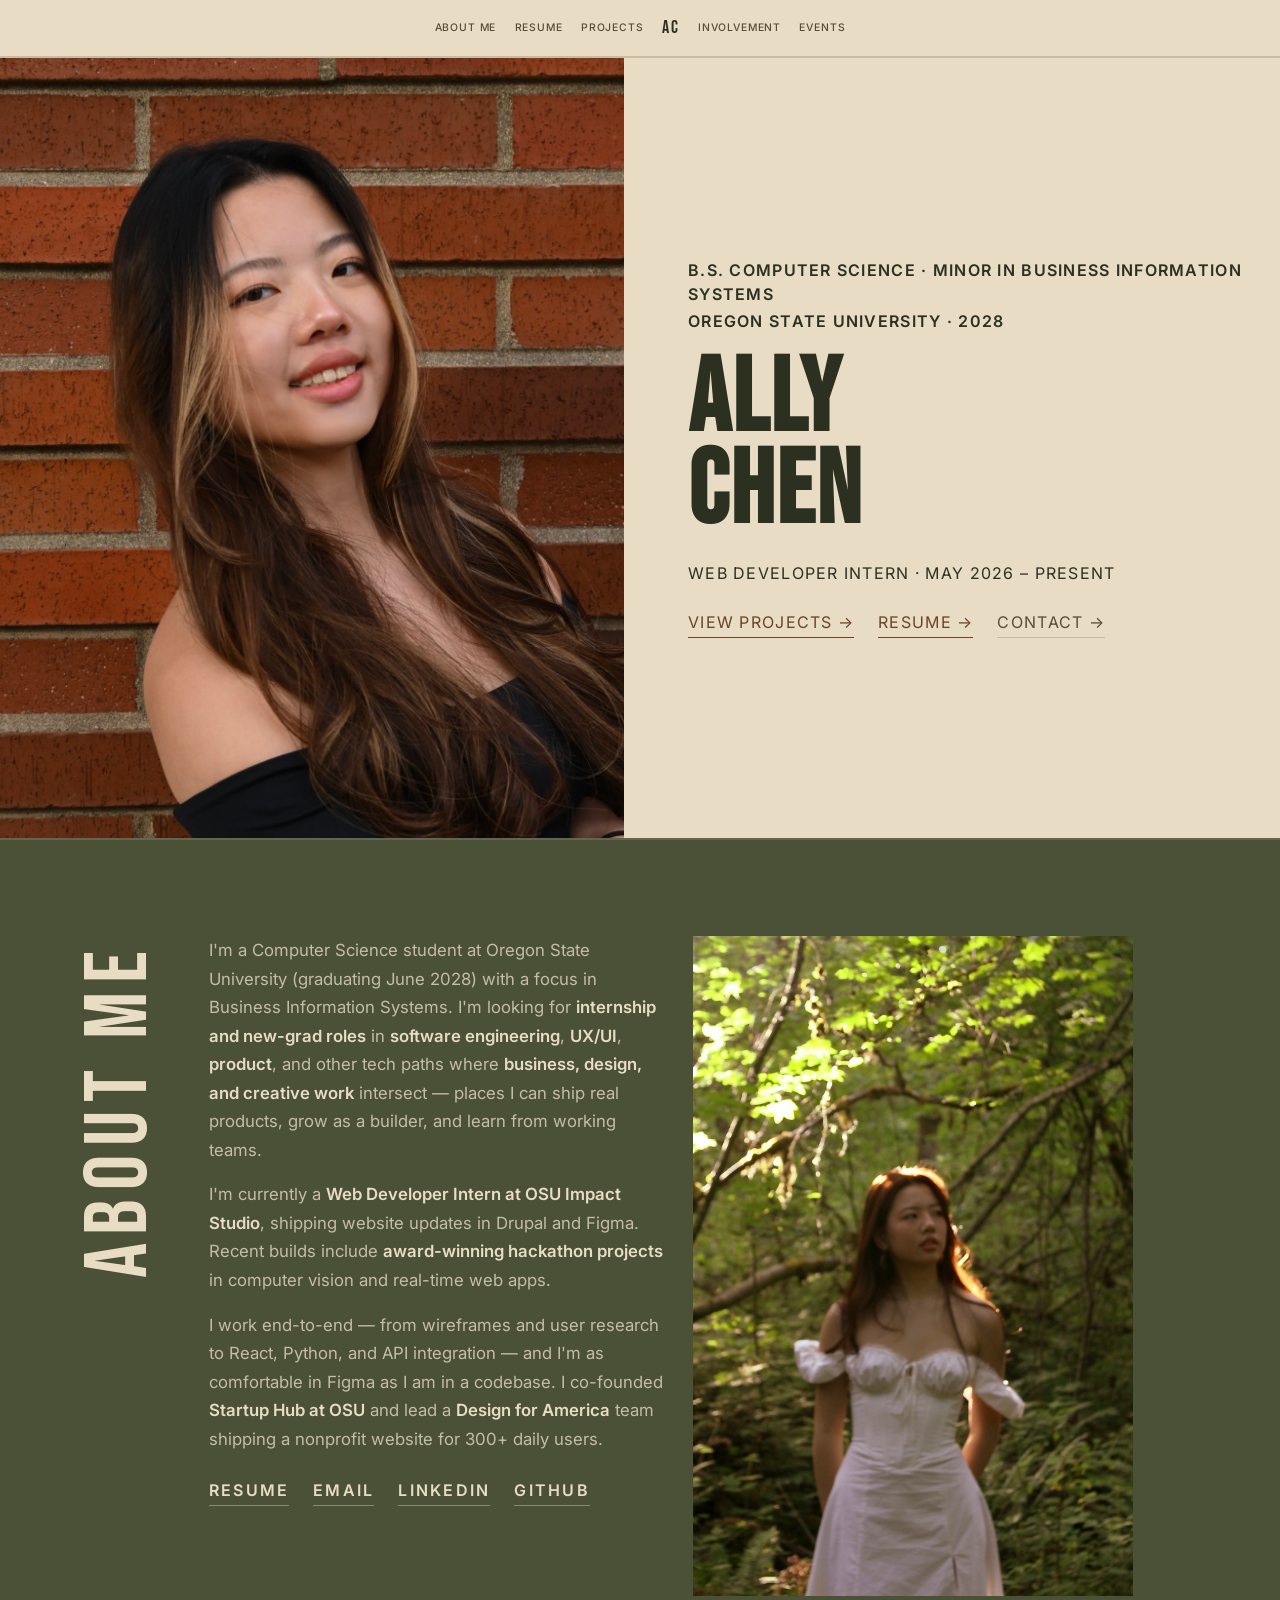
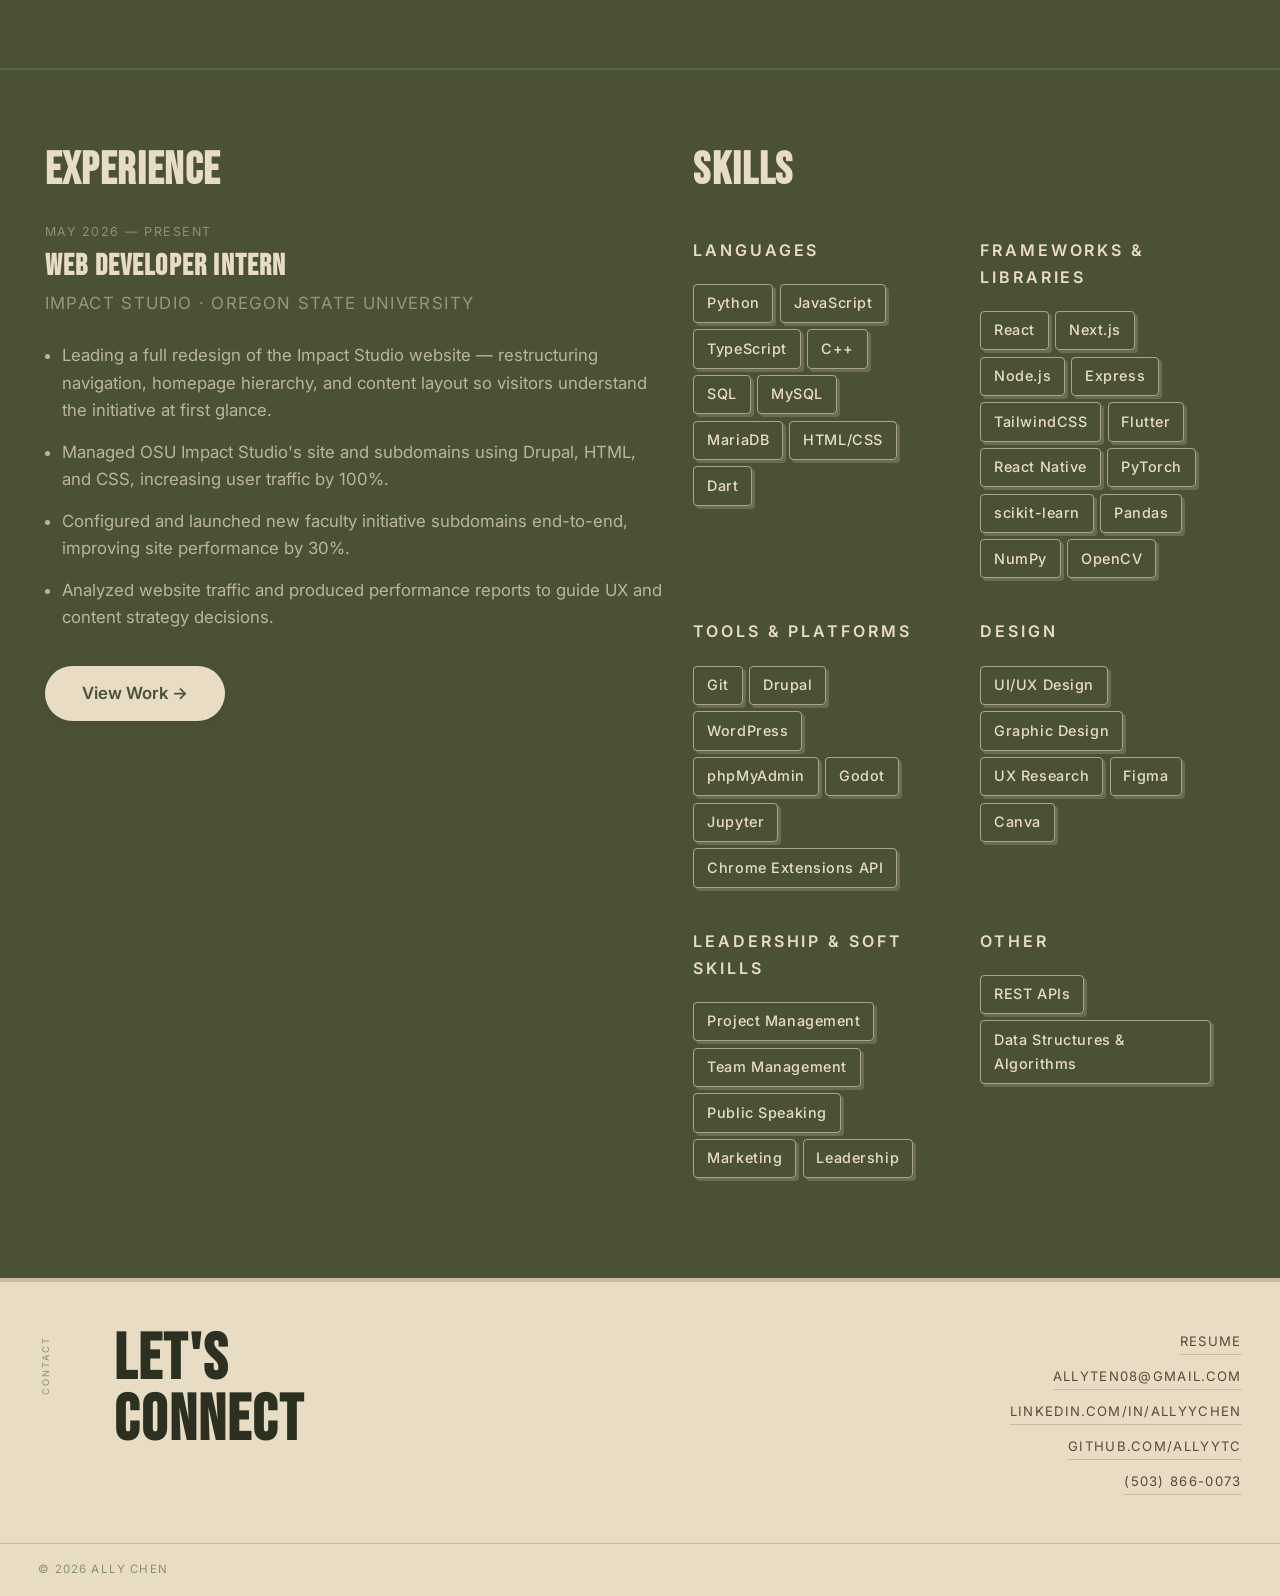
==== commit 74b7cd23: "Fix graduation year to June 2028 Co-authored-by: Ally Chen <allyytc@users.noreply.github.com>" ====
--- a/index.html
+++ b/index.html
@@ -7,12 +7,12 @@
   <link rel="preconnect" href="https://fonts.googleapis.com" />
   <link rel="preconnect" href="https://fonts.gstatic.com" crossorigin />
   <link href="https://fonts.googleapis.com/css2?family=Bebas+Neue&family=Inter:wght@300;400;500;600&display=swap" rel="stylesheet" />
-  <link rel="stylesheet" href="style.css?v=20260622r" />
+  <link rel="stylesheet" href="style.css?v=20260627c" />
 </head>
 <body>
 
   <nav class="nav" id="nav" aria-label="Primary"></nav>
-  <script src="nav.js?v=6"></script>
+  <script src="nav.js?v=8"></script>
 
   <section class="hero" id="hero">
     <div class="hero-img-col">
@@ -21,14 +21,14 @@
     <div class="hero-content">
       <div class="hero-eyebrow-group">
         <p class="hero-eyebrow">B.S. Computer Science &middot; Minor in Business Information Systems</p>
-        <p class="hero-eyebrow">Oregon State University &middot; 2027</p>
+        <p class="hero-eyebrow">Oregon State University &middot; 2028</p>
       </div>
       <div class="hero-text">
         <h1 class="hero-name"><span class="hero-name-part">Ally</span><span class="hero-name-part">Chen</span></h1>
         <p class="hero-tagline">Web Developer Intern &middot; May 2026 &ndash; Present</p>
         <div class="hero-actions">
           <a href="projects.html" class="hero-arrow">View Projects &rarr;</a>
-          <a href="allychen-resume2027.pdf" class="hero-arrow" target="_blank" rel="noopener">Resume &rarr;</a>
+          <a href="allychen-resume2028-pm.pdf" class="hero-arrow" target="_blank" rel="noopener">Resume &rarr;</a>
           <a href="#contact" class="hero-arrow hero-arrow-ghost">Contact &rarr;</a>
         </div>
       </div>
@@ -42,7 +42,7 @@
         <p class="about-degree">
           <span class="about-degree-line">B.S. Computer Science</span>
           <span class="about-degree-line about-degree-line--minor">Minor in Business Information Systems</span>
-          <span class="about-degree-line">Oregon State University &middot; 2027</span>
+          <span class="about-degree-line">Oregon State University &middot; 2028</span>
         </p>
       </div>
       <div class="section-label-col">
@@ -50,11 +50,11 @@
       </div>
       <div class="section-body">
         <div class="about-text-col">
-            <p>I'm a Computer Science student at Oregon State University (graduating June&nbsp;2027) with a focus in Business Information Systems. I'm looking for <strong>internship and new-grad roles</strong> in <strong>software engineering</strong>, <strong>UX/UI</strong>, <strong>product</strong>, and other tech paths where <strong>business, design, and creative work</strong> intersect &mdash; places I can ship real products, grow as a builder, and learn from working teams.</p>
+            <p>I'm a Computer Science student at Oregon State University (graduating June&nbsp;2028) with a focus in Business Information Systems. I'm looking for <strong>internship and new-grad roles</strong> in <strong>software engineering</strong>, <strong>UX/UI</strong>, <strong>product</strong>, and other tech paths where <strong>business, design, and creative work</strong> intersect &mdash; places I can ship real products, grow as a builder, and learn from working teams.</p>
             <p>I'm currently a <strong>Web Developer Intern at OSU Impact Studio</strong>, shipping website updates in Drupal and Figma. Recent builds include <strong>award-winning hackathon projects</strong> in computer vision and real-time web apps.</p>
             <p>I work end-to-end &mdash; from wireframes and user research to React, Python, and API integration &mdash; and I'm as comfortable in Figma as I am in a codebase. I co-founded <strong>Startup Hub at OSU</strong> and lead a <strong>Design for America</strong> team shipping a nonprofit website for 300+ daily users.</p>
             <div class="about-links">
-              <a href="allychen-resume2027.pdf" target="_blank" rel="noopener">Resume</a>
+              <a href="allychen-resume2028-pm.pdf" target="_blank" rel="noopener">Resume</a>
               <a href="mailto:allyten08@gmail.com">Email</a>
               <a href="https://linkedin.com/in/allyychen/" target="_blank" rel="noopener">LinkedIn</a>
               <a href="https://github.com/allyytc" target="_blank" rel="noopener">GitHub</a>
@@ -149,7 +149,7 @@
       <div class="section-body contact-body">
         <h2 class="display-heading">Let's<br/>Connect</h2>
         <div class="contact-links">
-          <a href="allychen-resume2027.pdf" class="contact-link" target="_blank" rel="noopener">Resume</a>
+          <a href="allychen-resume2028-pm.pdf" class="contact-link" target="_blank" rel="noopener">Resume</a>
           <a href="mailto:allyten08@gmail.com" class="contact-link">allyten08@gmail.com</a>
           <a href="https://linkedin.com/in/allyychen/" target="_blank" rel="noopener" class="contact-link">linkedin.com/in/allyychen</a>
           <a href="https://github.com/allyytc" target="_blank" rel="noopener" class="contact-link">github.com/allyytc</a>
--- a/style.css
+++ b/style.css
@@ -807,12 +807,12 @@
 
 .project-link-btn {
   display: inline-block;
-  margin-top: 1rem;
-  padding: 0.85rem 2rem;
+  margin-top: 0.75rem;
+  padding: 0.55rem 1.35rem;
   border: none;
   border-radius: 2em;
   background: var(--cream);
-  font-size: 0.95rem;
+  font-size: 0.78rem;
   letter-spacing: 0.1em;
   text-transform: uppercase;
   font-weight: 600;
@@ -1073,6 +1073,63 @@
   color: rgba(232, 220, 197, 0.45);
 }
 
+.section-contact--beaverhacks {
+  background: #433020;
+  border-top: none;
+}
+.section-contact--beaverhacks .display-heading { color: #f8f5e3; }
+.section-contact--beaverhacks .section-label { color: rgba(248, 245, 227, 0.45); }
+.section-contact--beaverhacks .contact-link {
+  color: rgba(248, 245, 227, 0.65);
+  border-bottom-color: rgba(248, 245, 227, 0.2);
+}
+.section-contact--beaverhacks .contact-link:hover {
+  color: #f8f5e3;
+  border-bottom-color: #f8f5e3;
+}
+.section-contact--beaverhacks .contact-footer-bar {
+  border-top-color: rgba(248, 245, 227, 0.12);
+  color: rgba(248, 245, 227, 0.35);
+}
+
+.section-contact--innovation-jam {
+  background: #3a2545;
+  border-top: none;
+}
+.section-contact--innovation-jam .display-heading { color: #f8f1e8; }
+.section-contact--innovation-jam .section-label { color: rgba(248, 241, 232, 0.45); }
+.section-contact--innovation-jam .contact-link {
+  color: rgba(248, 241, 232, 0.65);
+  border-bottom-color: rgba(248, 241, 232, 0.2);
+}
+.section-contact--innovation-jam .contact-link:hover {
+  color: #f8f1e8;
+  border-bottom-color: #f8f1e8;
+}
+.section-contact--innovation-jam .contact-footer-bar {
+  border-top-color: rgba(248, 241, 232, 0.12);
+  color: rgba(248, 241, 232, 0.35);
+}
+
+.section-contact--eweek {
+  background: #fff4e8;
+  border-top: 1px solid rgba(74, 47, 31, 0.1);
+}
+.section-contact--eweek .display-heading { color: #4a2f1f; }
+.section-contact--eweek .section-label { color: #e8842a; }
+.section-contact--eweek .contact-link {
+  color: #7a5640;
+  border-bottom-color: rgba(74, 47, 31, 0.15);
+}
+.section-contact--eweek .contact-link:hover {
+  color: #4a2f1f;
+  border-bottom-color: #e8842a;
+}
+.section-contact--eweek .contact-footer-bar {
+  border-top-color: rgba(74, 47, 31, 0.1);
+  color: rgba(122, 86, 64, 0.75);
+}
+
 /* === Divider band === */
 .divider-band {
   width: 100%;
@@ -1286,6 +1343,11 @@
 
 .events-section-olive {
   padding: 4rem var(--section-inset) 5rem;
+  scroll-margin-top: 5.5rem;
+}
+
+#clubs {
+  scroll-margin-top: 5.5rem;
 }
 
 .events-section-head {
@@ -1509,6 +1571,56 @@
 @media (min-width: 769px) {
   .about-education--mobile {
     display: none;
+  }
+
+  .proj-card-header {
+    min-height: 196px;
+    padding: 2.5rem 3rem 2.5rem 2.5rem;
+    gap: 1.25rem;
+  }
+
+  .proj-card-title-row {
+    gap: 1rem;
+  }
+
+  .proj-card-header h3 {
+    font-size: 2.15rem !important;
+    line-height: 1.05;
+    letter-spacing: 0.03em;
+  }
+
+  #in-progress .proj-card-header h3,
+  #hackathons .proj-card-header h3,
+  #past-projects .proj-card-header h3 {
+    font-size: 3.5rem !important;
+    line-height: 1;
+  }
+
+  .proj-card-desc {
+    font-size: 1.05rem !important;
+    line-height: 1.75;
+    display: -webkit-box;
+    -webkit-line-clamp: 2;
+    -webkit-box-orient: vertical;
+    overflow: hidden;
+  }
+
+  .proj-card-header .project-tags {
+    gap: 0.4rem;
+  }
+
+  .proj-card-header .project-tags span {
+    font-size: 0.75rem !important;
+    padding: 0.28rem 0.72rem !important;
+    line-height: inherit;
+  }
+
+  .proj-toggle-icon {
+    top: 2.5rem;
+    right: 2rem;
+    width: 34px;
+    height: 34px;
+    font-size: 1.2rem;
   }
 }
 
@@ -1732,13 +1844,13 @@
     --m-h1: clamp(1.85rem, 9vw, 2.35rem);
     --m-h2: clamp(1.55rem, 7.5vw, 1.95rem);
     --m-h3: clamp(1.1rem, 4.8vw, 1.3rem);
-    --m-body: 0.9rem;
-    --m-body-sm: 0.82rem;
+    --m-body: 0.78rem;
+    --m-body-sm: 0.72rem;
     --m-label: 0.72rem;
     --m-tag: 0.76rem;
     --m-btn: 0.78rem;
     --m-stat: clamp(1.4rem, 5vw, 1.7rem);
-    --m-line: 1.65;
+    --m-line: 1.55;
     --m-btn-pad-y: 0.55em;
     --m-btn-pad-x: 1.35em;
     --m-tag-pad-y: 0.28rem;
@@ -1749,8 +1861,7 @@
   h1,
   .hero-name,
   .event-page .event-hero-inner .display-heading,
-  .event-page h1.display-heading[style],
-  #hackathons .proj-card-header h3 {
+  .event-page h1.display-heading[style] {
     font-size: var(--m-h1) !important;
     line-height: 1.05;
   }
@@ -1768,7 +1879,6 @@
   .skills-col .display-heading,
   .exp-col .display-heading,
   #about .about-education-label,
-  .proj-card-header h3,
   .event-card-title,
   .event-page h2.display-heading[style],
   .event-page .section-body .display-heading[style*="font-size"] {
@@ -1825,20 +1935,76 @@
   .skill-tags span,
   .edu-clubs span,
   .project-tags span,
-  .proj-card-header .project-tags span,
-  .proj-card-badge--win,
-  .proj-detail-status {
+  .proj-card-badge--win {
     font-size: var(--m-tag) !important;
     line-height: var(--m-line);
     padding: var(--m-tag-pad-y) var(--m-tag-pad-x) !important;
+  }
+
+  #hackathons .proj-card-badge--win {
+    font-size: 0.5rem !important;
+    letter-spacing: 0.06em !important;
+    padding: 0.22rem 0.55rem !important;
+    white-space: nowrap !important;
+    width: fit-content;
+    max-width: none;
+  }
+
+  #hackathons .proj-card-title-line {
+    flex-direction: column;
+    align-items: flex-start;
+    gap: 0.35rem;
+  }
+
+  #in-progress .proj-card-detail,
+  #past-projects .proj-card-detail,
+  #hackathons .proj-card-detail {
+    padding: 1.15rem 1rem 1.3rem !important;
+  }
+
+  #in-progress .proj-detail-status,
+  #past-projects .proj-detail-status {
+    font-size: 0.5rem !important;
+    letter-spacing: 0.06em !important;
+    padding: 0.22rem 0.55rem !important;
+    margin-bottom: 0.75rem;
+    gap: 0.25rem;
+    white-space: nowrap !important;
+    display: inline-flex !important;
+    width: fit-content;
+    max-width: none;
+  }
+
+  #in-progress .proj-detail-status::before,
+  #past-projects .proj-detail-status::before {
+    width: 5px;
+    height: 5px;
+  }
+
+  .project-link-btn,
+  .thumb-btn {
+    font-size: 0.62rem !important;
+    padding: 0.38rem 0.8rem !important;
+    margin-top: 0.65rem;
+  }
+
+  .thumb-strip-label {
+    font-size: clamp(0.95rem, 4.2vw, 1.15rem) !important;
+    line-height: 1.05;
+  }
+
+  .thumb-strip-note {
+    font-size: 0.62rem !important;
+  }
+
+  .thumb-strip {
+    gap: 0.4rem;
   }
 
   /* ── Buttons / pill CTAs ── */
   .page-hero-btn,
   .exp-work-link,
   .org-panel-cta,
-  .project-link-btn,
-  .thumb-btn,
   .event-card-btn {
     font-size: var(--m-btn) !important;
     line-height: var(--m-line);
@@ -1865,7 +2031,6 @@
   .org-panel-desc,
   .involvement-hero-copy p,
   .involvement-hero-lead,
-  .proj-card-desc,
   .proj-detail-block p,
   .proj-detail-block li,
   .proj-section-intro,
@@ -1889,15 +2054,53 @@
 
   .proj-card-header {
     min-height: unset;
-    padding: 1.5rem var(--m-gutter) 1.25rem;
+    padding: 0.6rem 1rem 0.5rem;
+    gap: 0.5rem;
+  }
+
+  .proj-card-detail {
+    padding: 1.15rem 1rem 1.3rem !important;
+  }
+
+  .proj-card-title-row {
+    gap: 0.65rem;
+  }
+
+  .proj-card-header h3 {
+    font-size: clamp(1.22rem, 5.6vw, 1.52rem) !important;
+    line-height: 1.05;
+    letter-spacing: 0.03em;
+  }
+
+  #hackathons .proj-card-header h3 {
+    font-size: clamp(1.22rem, 5.6vw, 1.52rem) !important;
+    line-height: 1.05;
+  }
+
+  .proj-card-desc {
+    font-size: 0.64rem !important;
+    line-height: 1.55;
+    display: block !important;
+    -webkit-line-clamp: unset !important;
+    overflow: visible !important;
+  }
+
+  .proj-card-header .project-tags {
+    gap: 0.22rem;
+  }
+
+  .proj-card-header .project-tags span {
+    font-size: 0.54rem !important;
+    padding: 0.16rem 0.38rem !important;
+    line-height: 1.2;
   }
 
   .proj-toggle-icon {
-    top: 1.25rem;
-    right: var(--m-gutter);
-    width: 28px;
-    height: 28px;
-    font-size: 1rem;
+    top: 0.55rem;
+    right: 1rem;
+    width: 24px;
+    height: 24px;
+    font-size: 0.85rem;
   }
 
   .hero { grid-template-columns: 1fr; min-height: unset; max-height: none; height: auto; gap: 0; }
@@ -1999,6 +2202,11 @@
     margin-left: 0;
   }
 
+  #skills .section-body {
+    width: auto;
+    margin-left: 0;
+  }
+
   .about-education {
     margin-bottom: 1.5rem;
   }
@@ -2026,7 +2234,6 @@
 
   .about-degree-line--minor {
     font-size: clamp(0.58rem, 2.55vw, 0.68rem) !important;
-    font-weight: 400;
     letter-spacing: 0.04em;
     margin-bottom: 1rem;
   }
@@ -2049,7 +2256,7 @@
     transform-origin: center 72%;
   }
 
-  .skills-exp-layout { grid-template-columns: 1fr; gap: 2.5rem; }
+  .skills-exp-layout { grid-template-columns: 1fr; gap: 2rem; }
   .stats-row { grid-template-columns: 1fr 1fr; }
   .stat { padding: 1.25rem 0.75rem 1.25rem 0; }
   .stat:nth-child(2) { border-right: none; }
@@ -2081,15 +2288,15 @@
   .skill-tags {
     display: flex;
     flex-wrap: wrap;
-    gap: 0.35rem;
+    gap: 0.28rem;
   }
 
   .skills-col .skill-tags span {
-    font-size: 0.62rem !important;
+    font-size: 0.54rem !important;
     font-weight: 500;
-    line-height: 1.25;
+    line-height: 1.2;
     letter-spacing: 0.02em;
-    padding: 0.3rem 0.55rem !important;
+    padding: 0.22rem 0.42rem !important;
     width: fit-content;
     flex: 0 0 auto;
     text-align: left;
@@ -2098,79 +2305,76 @@
   }
 
   .contact-body {
-    flex-direction: row;
+    flex-direction: column;
     align-items: flex-start;
-    justify-content: space-between;
-    gap: 1rem 1.25rem;
+    gap: 0;
     width: 100%;
   }
 
   .section-contact .section-inner {
-    display: grid;
-    grid-template-columns: minmax(0, 1fr) minmax(0, 1.15fr);
-    grid-template-rows: auto auto;
-    column-gap: 1.25rem;
-    row-gap: 0.35rem;
-    align-items: start;
-    padding: 2rem var(--m-gutter);
+    display: flex;
+    flex-direction: column;
+    padding: 3rem var(--m-gutter);
+    gap: 0.75rem;
     max-width: 100%;
   }
 
   .section-contact .section-label-col {
-    grid-column: 1;
-    grid-row: 1;
     width: auto;
     height: auto;
     padding-top: 0;
-    margin-bottom: 0;
+    margin-bottom: 0.25rem;
   }
 
   .section-contact .section-body.contact-body {
-    display: contents;
+    display: flex;
+    flex-direction: column;
+    align-items: flex-start;
+    width: 100%;
   }
 
   .section-contact .display-heading {
-    grid-column: 1;
-    grid-row: 2;
     max-width: none;
-    margin-bottom: 0;
-    font-size: clamp(1.35rem, 6vw, 1.75rem) !important;
+    margin-bottom: 1rem;
+    font-size: var(--m-h2) !important;
     line-height: 1.05;
   }
 
   .section-contact .contact-links {
-    grid-column: 2;
-    grid-row: 1 / span 2;
-    align-self: start;
+    align-self: stretch;
     flex: none;
     min-width: 0;
     margin-left: 0;
-    align-items: flex-end;
+    align-items: flex-start;
     gap: 0.35rem;
   }
 
   .section-contact .contact-link,
   #contact .contact-link {
-    font-size: clamp(0.58rem, 2.35vw, 0.7rem) !important;
-    letter-spacing: 0.05em;
-    line-height: 1.4;
-    text-align: right;
+    font-size: var(--m-btn) !important;
+    letter-spacing: 0.08em;
+    line-height: 1.55;
+    text-align: left;
     max-width: 100%;
     overflow-wrap: anywhere;
   }
 
   .section-contact--olive .contact-link {
-    text-align: right;
+    text-align: left;
   }
 
   .section-contact .section-label {
+    font-size: var(--m-h2) !important;
+    writing-mode: horizontal-tb;
+    transform: none;
+    font-family: var(--font-display);
+    letter-spacing: 0.08em;
+  }
+
+  .contact-footer-bar {
     font-size: var(--m-label) !important;
-  }
-
-  .contact-footer-bar {
-    font-size: 0.55rem !important;
     letter-spacing: 0.07em;
-    padding: 0.6rem 1.25rem;
+    padding: 0.6rem var(--m-gutter);
   }
 
   .contact-footer-bar p {
@@ -2214,18 +2418,30 @@
   }
 
   .page-hero-actions {
-    flex-direction: column;
-    align-items: stretch;
+    flex-direction: row;
+    flex-wrap: wrap;
+    align-items: start;
+    gap: 0.5rem 0.65rem;
   }
 
   .page-hero-actions .page-hero-btn {
-    width: 100%;
+    width: auto;
     text-align: center;
   }
 
   .page-hero-actions--grid {
-    grid-template-columns: 1fr;
+    display: grid;
+    grid-template-columns: repeat(2, auto);
+    gap: 0.5rem 0.65rem;
     max-width: none;
+    justify-content: start;
+    align-items: start;
+  }
+
+  .page-hero-actions--grid .page-hero-btn {
+    width: auto;
+    display: inline-block;
+    text-align: center;
   }
 
   .page-hero-label-col {
@@ -2238,26 +2454,19 @@
 
   .involvement-hero-lead { margin-top: 1.5em; }
 
-  .org-section-inner {
-    padding-left: var(--m-gutter);
-    padding-right: var(--m-gutter);
-    padding-top: 3rem;
-    padding-bottom: 3rem;
-  }
-
   .org-section-inner .section-label-col {
     display: none;
   }
 
   .events-section-olive {
-    padding: 3rem var(--m-gutter) 4rem;
+    padding: 3rem var(--m-gutter);
   }
 
   .events-section-head {
     flex-direction: column;
     align-items: flex-start;
     gap: 0.75rem;
-    margin-bottom: 1.5rem;
+    margin-bottom: 1rem;
   }
 
   .events-section-head::after {
@@ -2272,8 +2481,115 @@
   }
 
   .event-card-body {
-    padding: 1.25rem var(--m-gutter) 1.75rem;
+    padding: 0.85rem 1rem 0.75rem;
     min-height: unset;
+  }
+
+  .event-card-title {
+    font-size: clamp(1.22rem, 5.6vw, 1.52rem) !important;
+    line-height: 1.05;
+    letter-spacing: 0.03em;
+    margin-bottom: 0.35rem;
+  }
+
+  .event-card-desc {
+    font-size: 0.64rem !important;
+    line-height: 1.55;
+    margin-bottom: 0.65rem;
+  }
+
+  .event-card-btn {
+    font-size: 0.62rem !important;
+    padding: 0.38rem 0.8rem !important;
+  }
+
+  /* Involvement — clubs & org panels */
+  .org-section-inner {
+    padding: 3rem var(--m-gutter) !important;
+  }
+
+  .org-tab {
+    padding: 0.65rem 0.85rem !important;
+    border-radius: 0.5rem;
+  }
+
+  .org-tab h3 {
+    font-size: clamp(0.95rem, 4.2vw, 1.15rem) !important;
+    line-height: 1.05;
+    margin-bottom: 0.3rem !important;
+    letter-spacing: 0.06em;
+  }
+
+  .org-tab-role,
+  .org-panel-role {
+    font-size: var(--m-label) !important;
+    line-height: 1.4;
+  }
+
+  .org-tab-date,
+  .org-panel-date {
+    font-size: 0.62rem !important;
+    line-height: 1.4;
+  }
+
+  .org-panel {
+    padding: 0.85rem 1rem !important;
+    margin-top: 0.5rem !important;
+    margin-left: 0 !important;
+    border-radius: 0.6rem;
+  }
+
+  .org-panel-title {
+    font-size: clamp(1.22rem, 5.6vw, 1.52rem) !important;
+    line-height: 1.05;
+    margin-bottom: 0.4rem !important;
+    letter-spacing: 0.03em;
+  }
+
+  .org-panel-desc {
+    font-size: 0.64rem !important;
+    line-height: 1.55;
+  }
+
+  .org-panel-desc p {
+    margin-bottom: 0.65rem;
+  }
+
+  .org-panel-ctas {
+    gap: 0.45rem 0.65rem;
+    margin-top: 0.75rem;
+    margin-bottom: 0.75rem;
+    padding-top: 0.75rem;
+  }
+
+  .org-panel-cta {
+    font-size: 0.62rem !important;
+    padding: 0.38rem 0.8rem !important;
+  }
+
+  .org-left-col .display-heading {
+    margin-bottom: 1rem;
+  }
+
+  .org-photo-arrow {
+    width: 2rem;
+    height: 2rem;
+    font-size: 1rem;
+  }
+
+  .org-photo-counter {
+    font-size: 0.58rem !important;
+    padding: 0.2rem 0.5rem;
+  }
+
+  .org-photo-frame {
+    width: 100% !important;
+    max-width: 100% !important;
+    margin: 0 !important;
+  }
+
+  .org-panel-desc-col {
+    padding: 0 !important;
   }
 
   /* Experience section — headers must read larger than body */
@@ -2314,17 +2630,88 @@
   }
 
   .exp-col .exp-content li,
-  #experience .exp-content li,
+  #experience .exp-content li {
+    font-family: var(--font-body);
+    font-size: 0.78rem !important;
+    line-height: 1.55;
+    margin-bottom: 0.45rem;
+  }
+
   #about .about-text-col p,
   .section-olive .about-text-col p {
     font-family: var(--font-body);
     font-size: 0.78rem !important;
     line-height: 1.55;
-    margin-bottom: 0.45rem;
   }
 
   #about .about-text-col p {
     margin-bottom: 0.85rem;
+  }
+
+  /* Mobile site template — match #about rhythm across pages */
+  .section-body p,
+  .involvement-hero-copy p,
+  .proj-section-intro,
+  .proj-card-desc,
+  .proj-detail-block p,
+  .org-panel-desc,
+  .event-card-desc {
+    margin-bottom: 0.85rem;
+  }
+
+  .section-body p:last-child,
+  .involvement-hero-copy p:last-child,
+  .proj-section-intro:last-child,
+  .org-panel-desc:last-child {
+    margin-bottom: 0;
+  }
+
+  .exp-col .display-heading,
+  .skills-col .display-heading,
+  .proj-section-head .display-heading,
+  .events-section-head .display-heading,
+  .org-left-col .display-heading {
+    margin-bottom: 1rem;
+  }
+
+  .proj-section-head {
+    margin-bottom: 1.5rem;
+  }
+
+  .proj-section-head .display-heading {
+    margin-bottom: 1rem;
+  }
+
+  .involvement-hero-copy .display-heading {
+    margin-bottom: 1rem;
+    white-space: normal;
+    max-width: 100%;
+    overflow-wrap: anywhere;
+  }
+
+  .involvement-hero-copy {
+    min-width: 0;
+    max-width: 100%;
+  }
+
+  .involvement-hero-copy p {
+    max-width: 100%;
+  }
+
+  .involvement-hero-side-label-col .section-label,
+  .section-olive .involvement-hero-side-label {
+    margin-bottom: 0.25rem;
+  }
+
+  .involvement-hero-layout--labeled,
+  .involvement-hero-layout {
+    gap: 0.75rem;
+    min-width: 0;
+  }
+
+  .page-hero .section-body {
+    min-width: 0;
+    max-width: 100%;
   }
 
   .exp-col .exp-work-link,
@@ -2467,7 +2854,9 @@
 .section-dark .proj-card-header h3,
 .section-walnut .proj-card-header h3 { color: var(--cream); }
 
-#hackathons .proj-card-header h3 {
+#in-progress .proj-card-header h3,
+#hackathons .proj-card-header h3,
+#past-projects .proj-card-header h3 {
   font-size: 3.5rem;
   line-height: 1;
 }
@@ -2503,6 +2892,8 @@
   border: 1px solid rgba(232, 220, 197, 0.28);
   border-radius: 2em;
   box-shadow: none;
+  white-space: nowrap;
+  width: fit-content;
 }
 .section-dark .proj-card-badge--win,
 .section-walnut .proj-card-badge--win {
@@ -2539,10 +2930,6 @@
   font-size: 1.05rem;
   color: var(--text-muted);
   line-height: 1.75;
-  display: -webkit-box;
-  -webkit-line-clamp: 2;
-  -webkit-box-orient: vertical;
-  overflow: hidden;
 }
 .proj-card-header .project-tags span {
   font-size: 0.75rem;
@@ -2583,8 +2970,10 @@
 #in-progress .proj-detail-status {
   color: var(--dark-bg);
   background: var(--cream);
-  padding: 0.5rem 1.1rem;
+  padding: 0.38rem 0.85rem;
   border-radius: 2em;
+  white-space: nowrap;
+  width: fit-content;
 }
 #in-progress .proj-detail-status::before { background: var(--dark-bg); }
 #in-progress .proj-detail-footer,
@@ -2608,18 +2997,20 @@
 .proj-detail-status {
   display: inline-flex;
   align-items: center;
-  gap: 0.5rem;
-  font-size: 0.7rem;
-  letter-spacing: 0.16em;
+  gap: 0.4rem;
+  font-size: 0.6rem;
+  letter-spacing: 0.14em;
   text-transform: uppercase;
   font-weight: 600;
   color: var(--sage-dk);
-  margin-bottom: 1.5rem;
+  margin-bottom: 1.15rem;
+  white-space: nowrap;
+  width: fit-content;
 }
 .proj-detail-status::before {
   content: '';
-  width: 8px;
-  height: 8px;
+  width: 6px;
+  height: 6px;
   border-radius: 50%;
   background: var(--sage-dk);
   display: inline-block;
@@ -2686,8 +3077,10 @@
   margin-top: 1.5rem;
   padding-top: 1rem;
 }
-#in-progress .proj-detail-divider { border-top-color: rgba(232,220,197,0.2); }
-#in-progress .proj-detail-block + .proj-detail-divider {
+#in-progress .proj-detail-divider,
+#past-projects .proj-detail-divider { border-top-color: rgba(232,220,197,0.2); }
+#in-progress .proj-detail-block + .proj-detail-divider,
+#past-projects .proj-detail-block + .proj-detail-divider {
   margin-top: 1.25rem;
   margin-bottom: 1.5rem;
   padding-top: 0;
@@ -2705,7 +3098,7 @@
 }
 .thumb-strip-label {
   font-family: var(--font-display);
-  font-size: 1.5rem;
+  font-size: 1.25rem;
   font-weight: 700;
   letter-spacing: 0.05em;
   text-transform: uppercase;
@@ -2713,14 +3106,14 @@
 }
 .thumb-strip-note {
   font-family: var(--font-body);
-  font-size: 0.95rem;
+  font-size: 0.78rem;
   font-weight: 600;
   color: var(--text);
 }
 #in-progress .thumb-strip-note { color: var(--sage-lt); }
 .thumb-strip {
   display: flex;
-  gap: 1rem;
+  gap: 0.65rem;
   flex-wrap: wrap;
   margin-top: 2rem;
 }
@@ -2757,6 +3150,14 @@
   margin-top: 2rem;
   margin-bottom: 2rem;
 }
+#hackathons .proj-detail-divider {
+  border-top-color: var(--border);
+}
+#hackathons .proj-detail-block + .proj-detail-divider {
+  margin-top: 1.25rem;
+  margin-bottom: 1.5rem;
+  padding-top: 0;
+}
 #hackathons .proj-detail-block + .proj-view-divider {
   margin-top: 0;
 }
@@ -2764,13 +3165,13 @@
 /* Wireframe / page-preview buttons (open a single scrollable
    wireframe in the modal rather than an image-strip gallery). */
 .thumb-btn {
-  padding: 1.1rem 2.5rem;
+  padding: 0.55rem 1.25rem;
   border: none;
   border-radius: 2em;
   background: var(--cream);
   font: inherit;
-  font-size: 1rem;
-  letter-spacing: 0.12em;
+  font-size: 0.78rem;
+  letter-spacing: 0.1em;
   text-transform: uppercase;
   font-weight: 600;
   color: var(--dark-bg);
@@ -3330,7 +3731,7 @@
   .sticker-carousels-row { grid-template-columns: 1fr; gap: 2rem; }
 }
 @media (max-width: 768px) {
-  .section-inner-full { padding: 3.5rem var(--m-gutter); }
+  .section-inner-full { padding: 3rem var(--m-gutter); }
   .proj-grid-2, .proj-grid-3 { grid-template-columns: 1fr; }
   .proj-card-header { min-height: unset; }
   .proj-detail-grid { grid-template-columns: 1fr; gap: 1.5rem; }
@@ -3372,8 +3773,7 @@
   }
 
   .event-page .section-inner {
-    padding-left: var(--m-gutter) !important;
-    padding-right: var(--m-gutter) !important;
+    padding: 3rem var(--m-gutter) !important;
   }
 
   .event-page .section-body > p[style],
@@ -3444,8 +3844,7 @@
   }
 
   .event-page .section-inner {
-    padding-left: var(--m-gutter) !important;
-    padding-right: var(--m-gutter) !important;
+    padding: 2.5rem var(--m-gutter) !important;
   }
 
   .event-page .event-sticker-card {
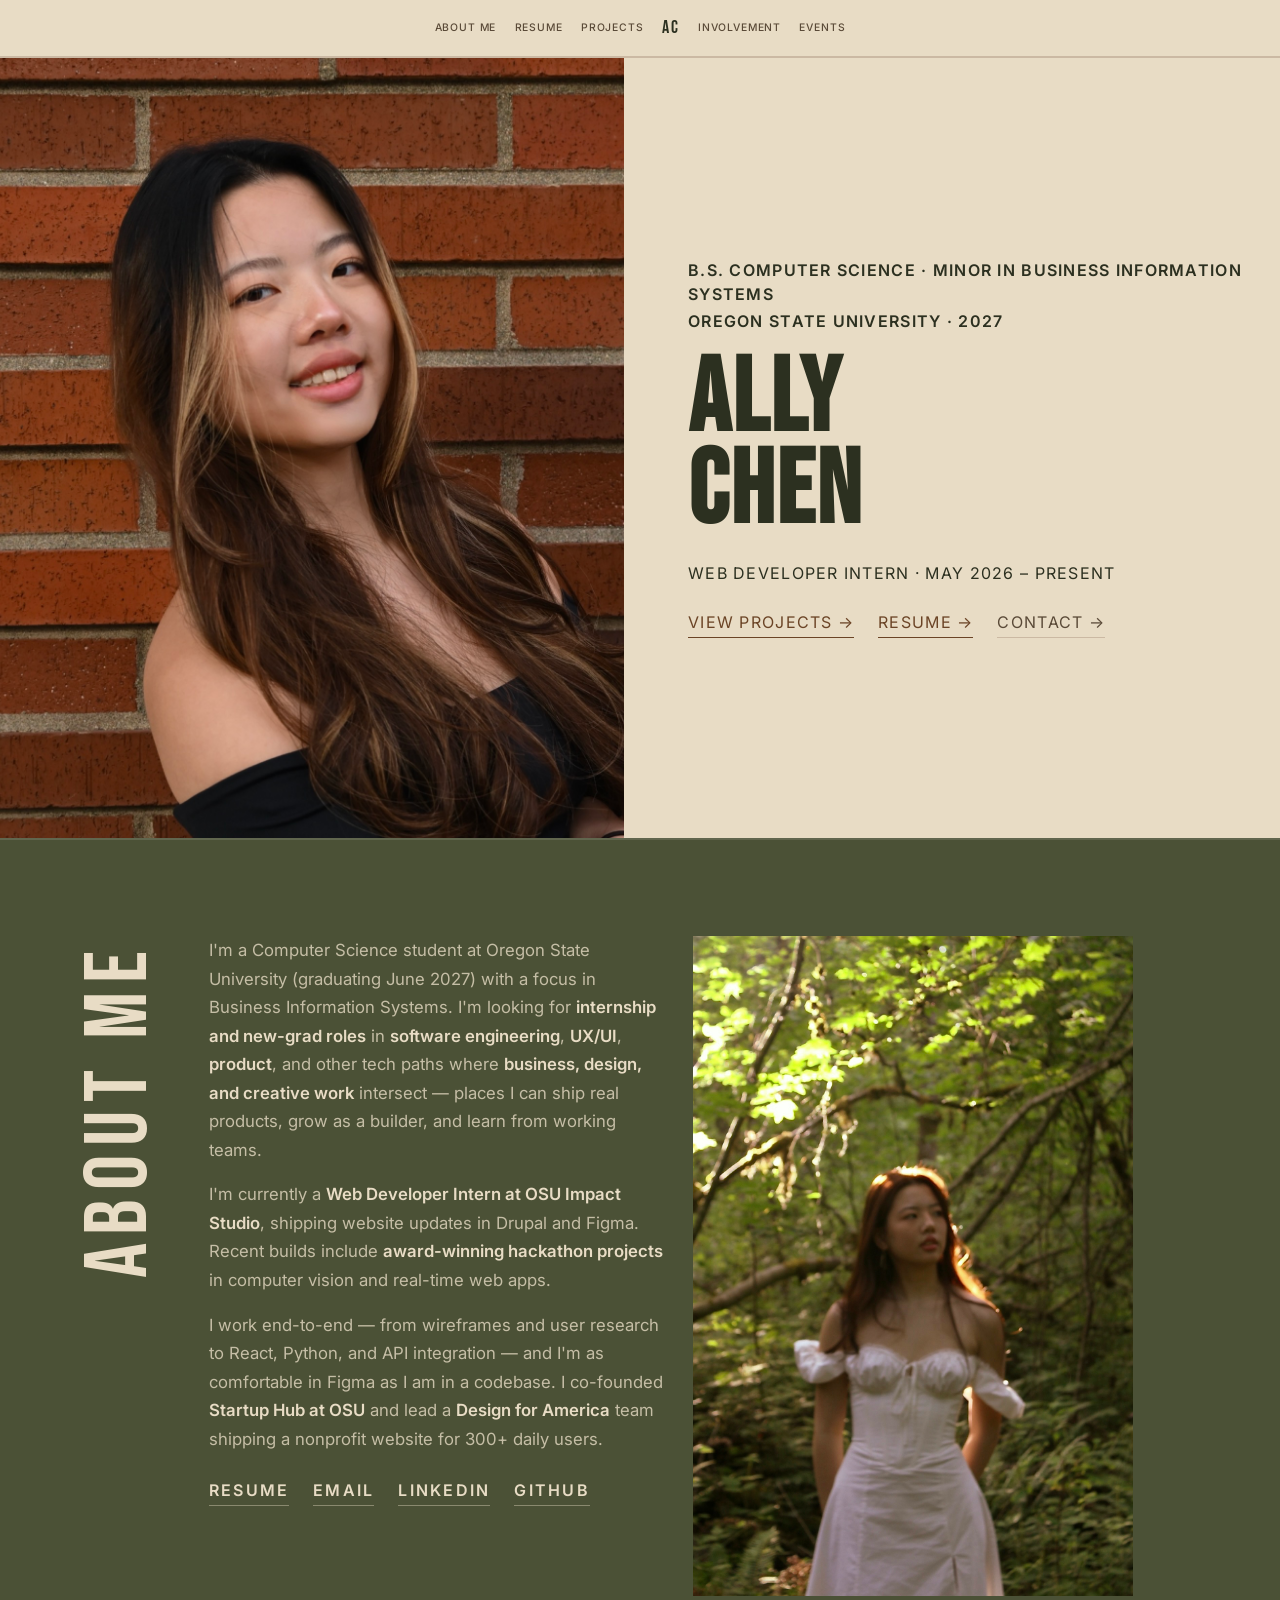
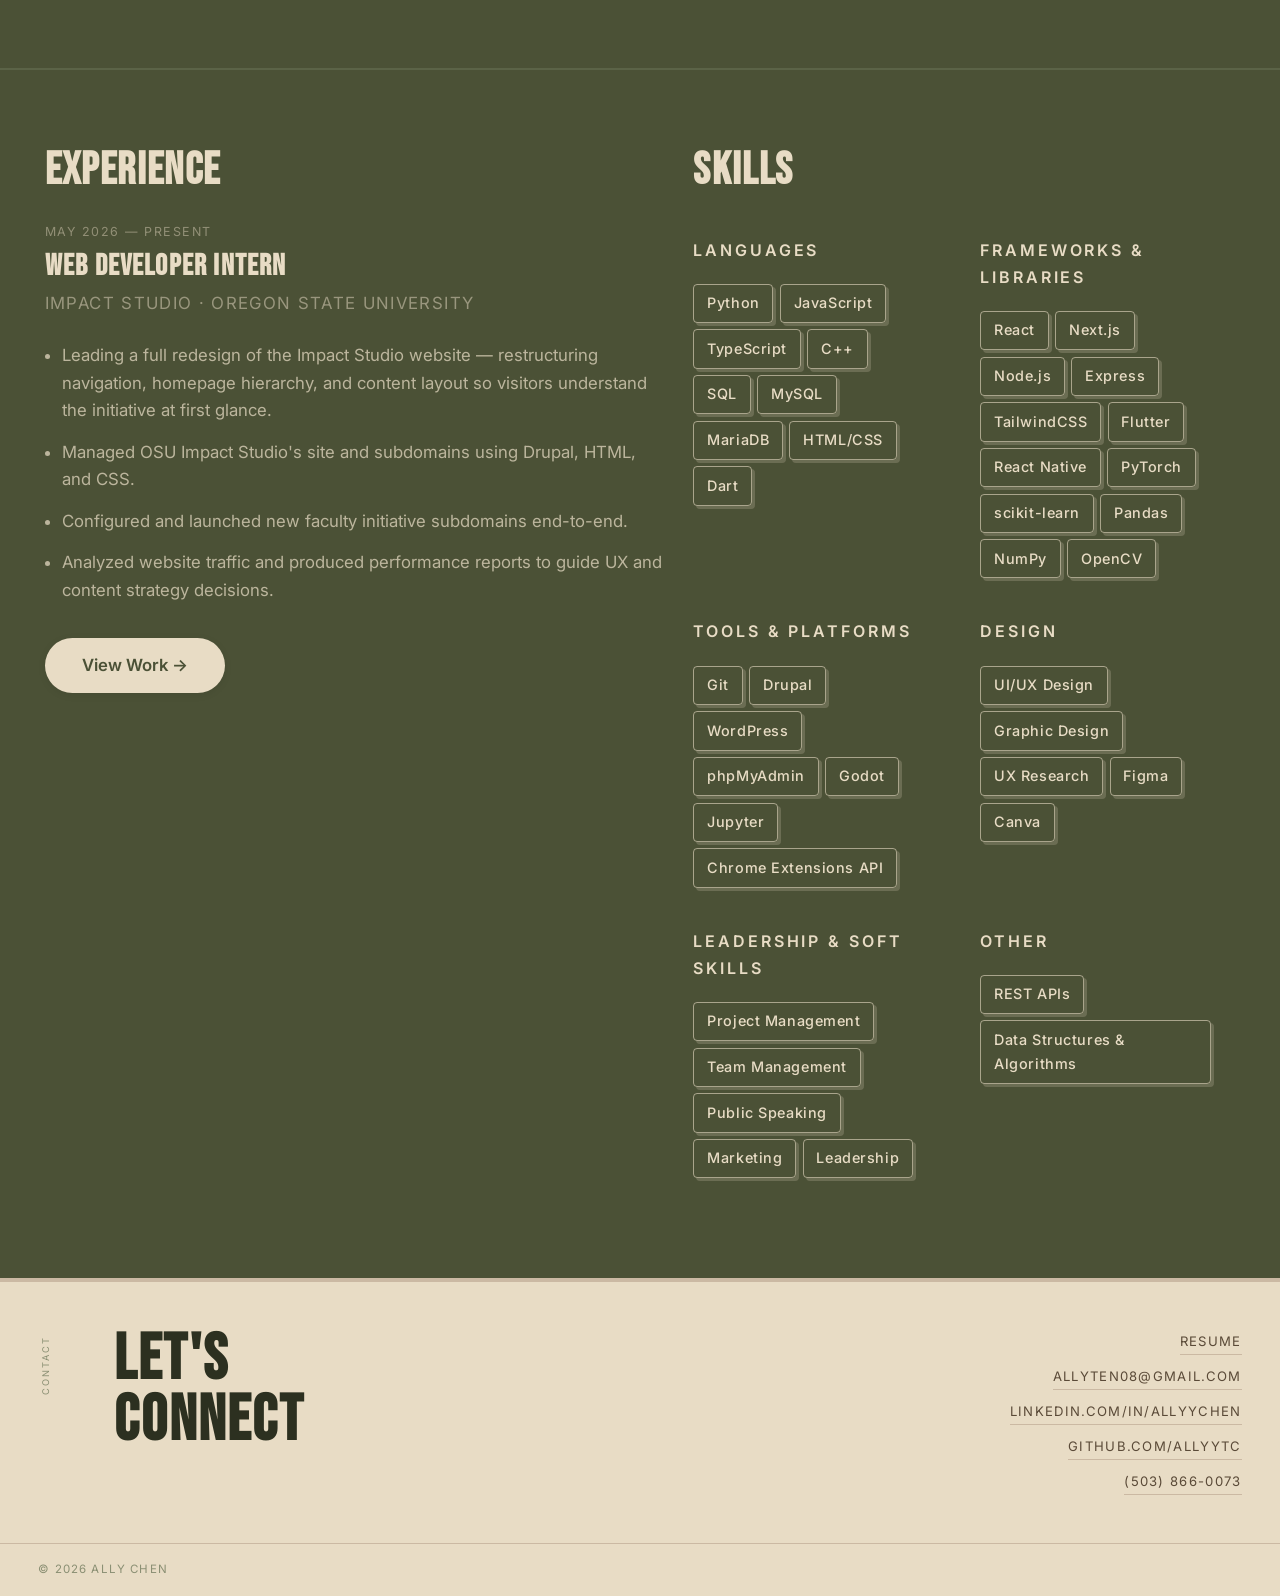
==== commit beabb692: "Add KO.rbit, Lantern, and live Impact Studio screenshots. Document the DubHacks and HackMIT projects" ====
--- a/index.html
+++ b/index.html
@@ -21,7 +21,7 @@
     <div class="hero-content">
       <div class="hero-eyebrow-group">
         <p class="hero-eyebrow">B.S. Computer Science &middot; Minor in Business Information Systems</p>
-        <p class="hero-eyebrow">Oregon State University &middot; 2028</p>
+        <p class="hero-eyebrow">Oregon State University &middot; 2027</p>
       </div>
       <div class="hero-text">
         <h1 class="hero-name"><span class="hero-name-part">Ally</span><span class="hero-name-part">Chen</span></h1>
@@ -42,7 +42,7 @@
         <p class="about-degree">
           <span class="about-degree-line">B.S. Computer Science</span>
           <span class="about-degree-line about-degree-line--minor">Minor in Business Information Systems</span>
-          <span class="about-degree-line">Oregon State University &middot; 2028</span>
+          <span class="about-degree-line">Oregon State University &middot; 2027</span>
         </p>
       </div>
       <div class="section-label-col">
@@ -50,7 +50,7 @@
       </div>
       <div class="section-body">
         <div class="about-text-col">
-            <p>I'm a Computer Science student at Oregon State University (graduating June&nbsp;2028) with a focus in Business Information Systems. I'm looking for <strong>internship and new-grad roles</strong> in <strong>software engineering</strong>, <strong>UX/UI</strong>, <strong>product</strong>, and other tech paths where <strong>business, design, and creative work</strong> intersect &mdash; places I can ship real products, grow as a builder, and learn from working teams.</p>
+            <p>I'm a Computer Science student at Oregon State University (graduating June&nbsp;2027) with a focus in Business Information Systems. I'm looking for <strong>internship and new-grad roles</strong> in <strong>software engineering</strong>, <strong>UX/UI</strong>, <strong>product</strong>, and other tech paths where <strong>business, design, and creative work</strong> intersect &mdash; places I can ship real products, grow as a builder, and learn from working teams.</p>
             <p>I'm currently a <strong>Web Developer Intern at OSU Impact Studio</strong>, shipping website updates in Drupal and Figma. Recent builds include <strong>award-winning hackathon projects</strong> in computer vision and real-time web apps.</p>
             <p>I work end-to-end &mdash; from wireframes and user research to React, Python, and API integration &mdash; and I'm as comfortable in Figma as I am in a codebase. I co-founded <strong>Startup Hub at OSU</strong> and lead a <strong>Design for America</strong> team shipping a nonprofit website for 300+ daily users.</p>
             <div class="about-links">
@@ -84,8 +84,8 @@
                   <p class="exp-org">Impact Studio &middot; Oregon State University</p>
                   <ul>
                     <li>Leading a full redesign of the Impact Studio website — restructuring navigation, homepage hierarchy, and content layout so visitors understand the initiative at first glance.</li>
-                    <li>Managed OSU Impact Studio's site and subdomains using Drupal, HTML, and CSS, increasing user traffic by 100%.</li>
-                    <li>Configured and launched new faculty initiative subdomains end-to-end, improving site performance by 30%.</li>
+                    <li>Managed OSU Impact Studio's site and subdomains using Drupal, HTML, and CSS.</li>
+                    <li>Configured and launched new faculty initiative subdomains end-to-end.</li>
                     <li>Analyzed website traffic and produced performance reports to guide UX and content strategy decisions.</li>
                   </ul>
                   <a href="projects.html#project-impact-studio" class="exp-work-link">View Work &rarr;</a>
--- a/style.css
+++ b/style.css
@@ -2783,6 +2783,7 @@
 
 /* Section heading row */
 .proj-section-head { margin-bottom: 3rem; }
+.proj-section-head--follow { margin-top: 5rem; }
 .proj-section-head .display-heading { margin-bottom: 0.75rem; }
 .proj-section-intro {
   font-size: 0.95rem;
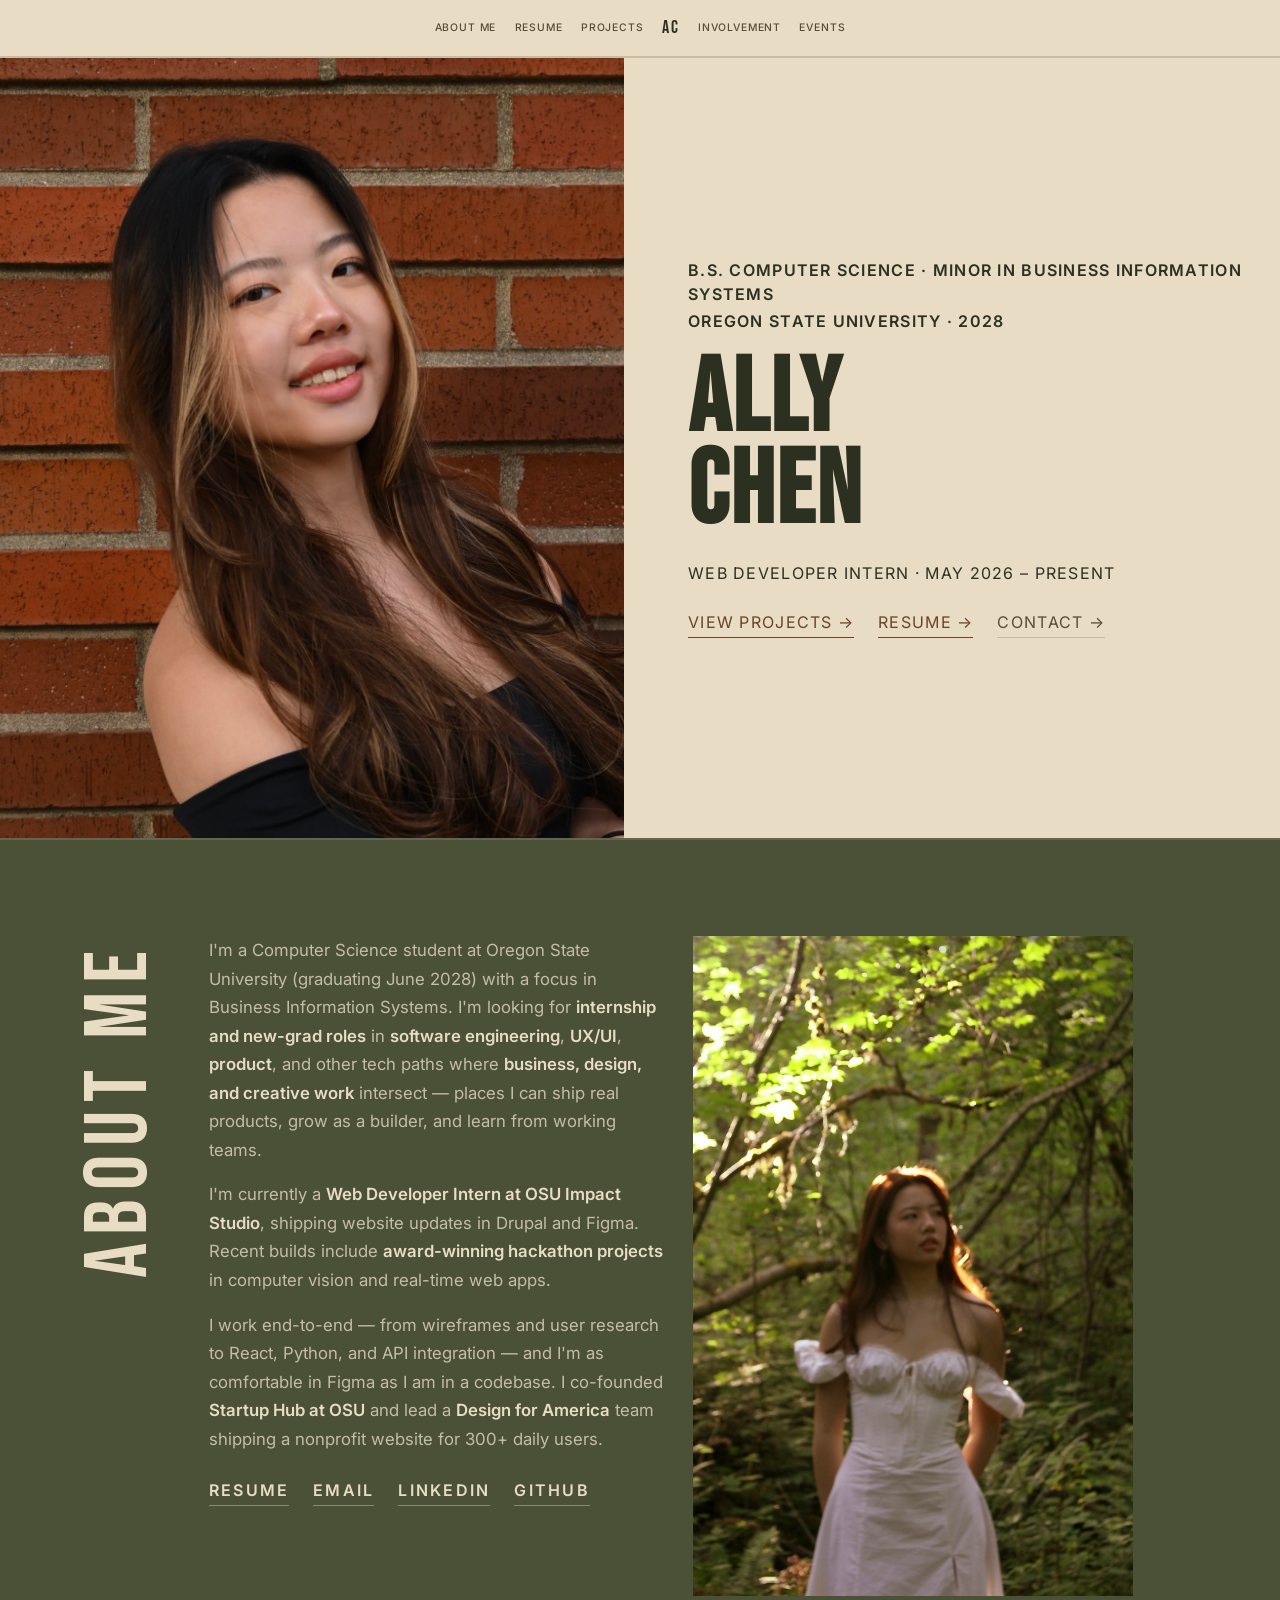
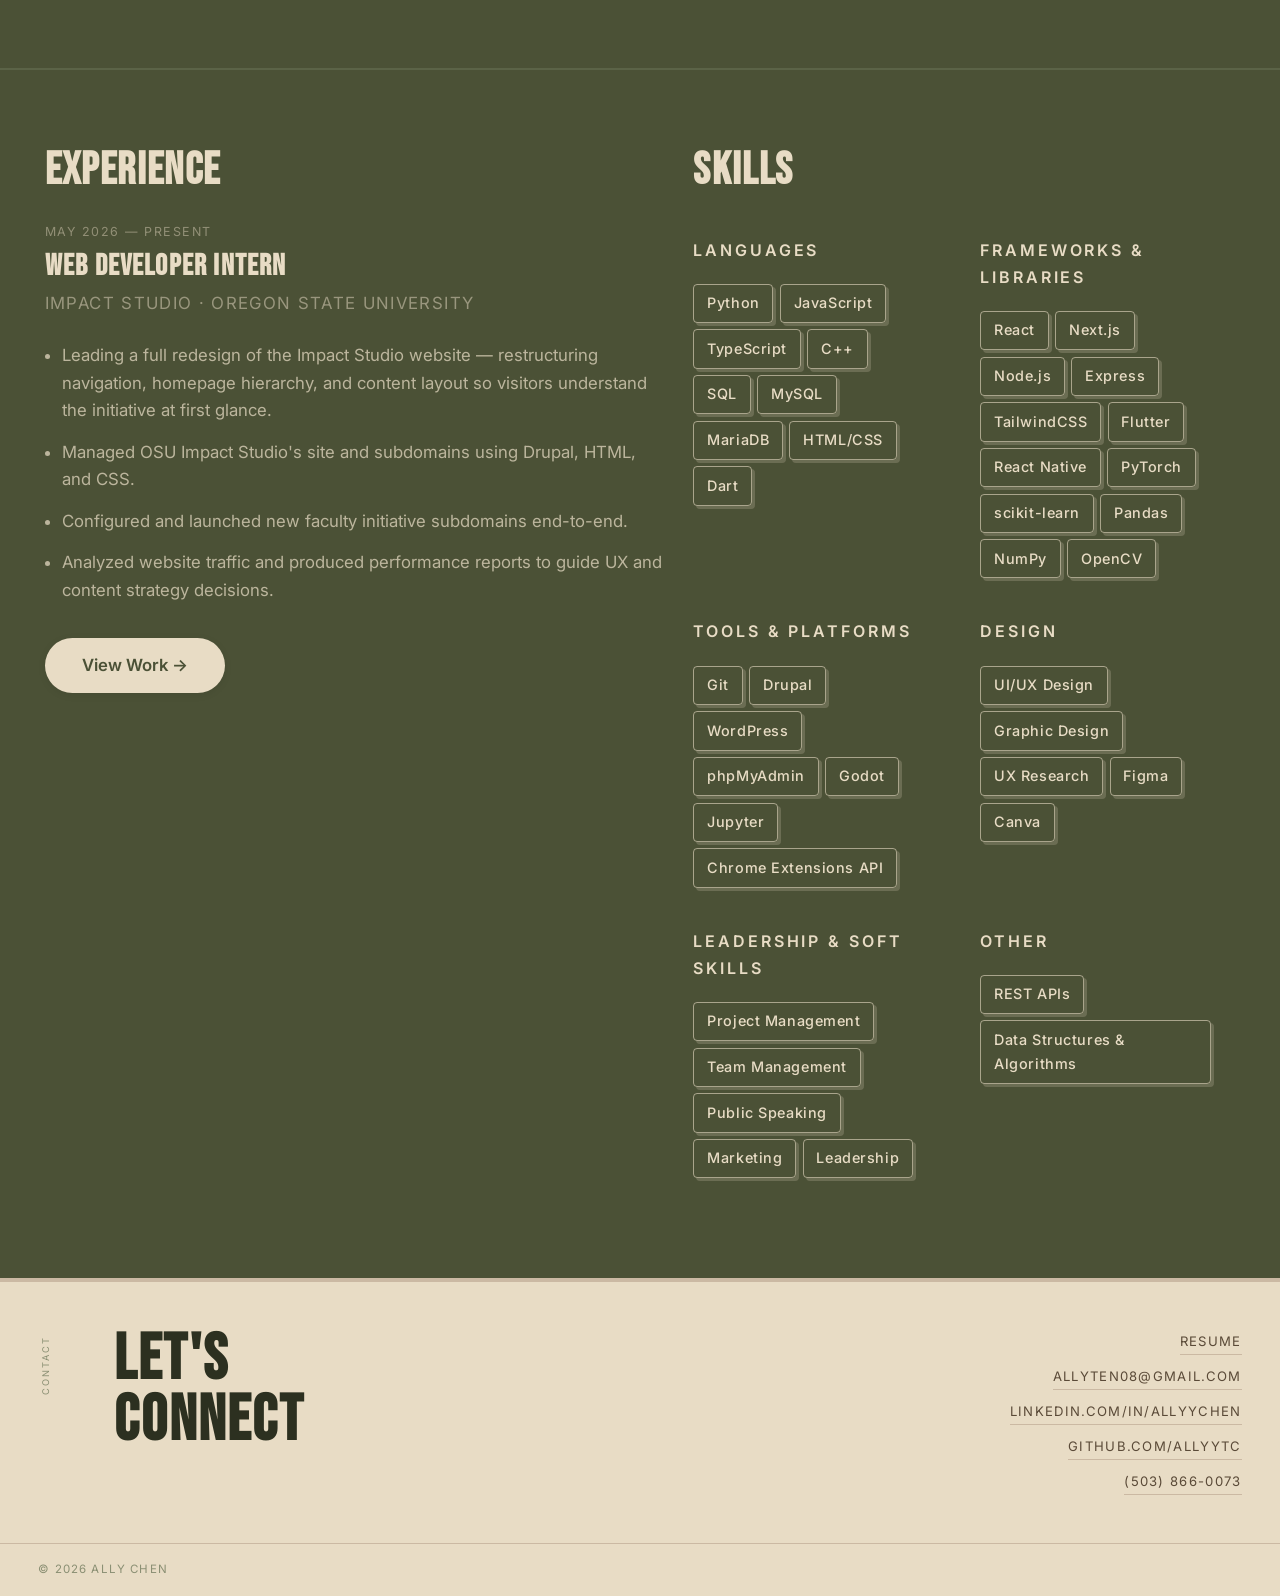
==== commit dda1c3e9: "Merge pull request #4 from allyytc/fix/graduation-year-2028 Fix graduation year (2027 → 2028)" ====
--- a/index.html
+++ b/index.html
@@ -21,7 +21,7 @@
     <div class="hero-content">
       <div class="hero-eyebrow-group">
         <p class="hero-eyebrow">B.S. Computer Science &middot; Minor in Business Information Systems</p>
-        <p class="hero-eyebrow">Oregon State University &middot; 2027</p>
+        <p class="hero-eyebrow">Oregon State University &middot; 2028</p>
       </div>
       <div class="hero-text">
         <h1 class="hero-name"><span class="hero-name-part">Ally</span><span class="hero-name-part">Chen</span></h1>
@@ -42,7 +42,7 @@
         <p class="about-degree">
           <span class="about-degree-line">B.S. Computer Science</span>
           <span class="about-degree-line about-degree-line--minor">Minor in Business Information Systems</span>
-          <span class="about-degree-line">Oregon State University &middot; 2027</span>
+          <span class="about-degree-line">Oregon State University &middot; 2028</span>
         </p>
       </div>
       <div class="section-label-col">
@@ -50,7 +50,7 @@
       </div>
       <div class="section-body">
         <div class="about-text-col">
-            <p>I'm a Computer Science student at Oregon State University (graduating June&nbsp;2027) with a focus in Business Information Systems. I'm looking for <strong>internship and new-grad roles</strong> in <strong>software engineering</strong>, <strong>UX/UI</strong>, <strong>product</strong>, and other tech paths where <strong>business, design, and creative work</strong> intersect &mdash; places I can ship real products, grow as a builder, and learn from working teams.</p>
+            <p>I'm a Computer Science student at Oregon State University (graduating June&nbsp;2028) with a focus in Business Information Systems. I'm looking for <strong>internship and new-grad roles</strong> in <strong>software engineering</strong>, <strong>UX/UI</strong>, <strong>product</strong>, and other tech paths where <strong>business, design, and creative work</strong> intersect &mdash; places I can ship real products, grow as a builder, and learn from working teams.</p>
             <p>I'm currently a <strong>Web Developer Intern at OSU Impact Studio</strong>, shipping website updates in Drupal and Figma. Recent builds include <strong>award-winning hackathon projects</strong> in computer vision and real-time web apps.</p>
             <p>I work end-to-end &mdash; from wireframes and user research to React, Python, and API integration &mdash; and I'm as comfortable in Figma as I am in a codebase. I co-founded <strong>Startup Hub at OSU</strong> and lead a <strong>Design for America</strong> team shipping a nonprofit website for 300+ daily users.</p>
             <div class="about-links">
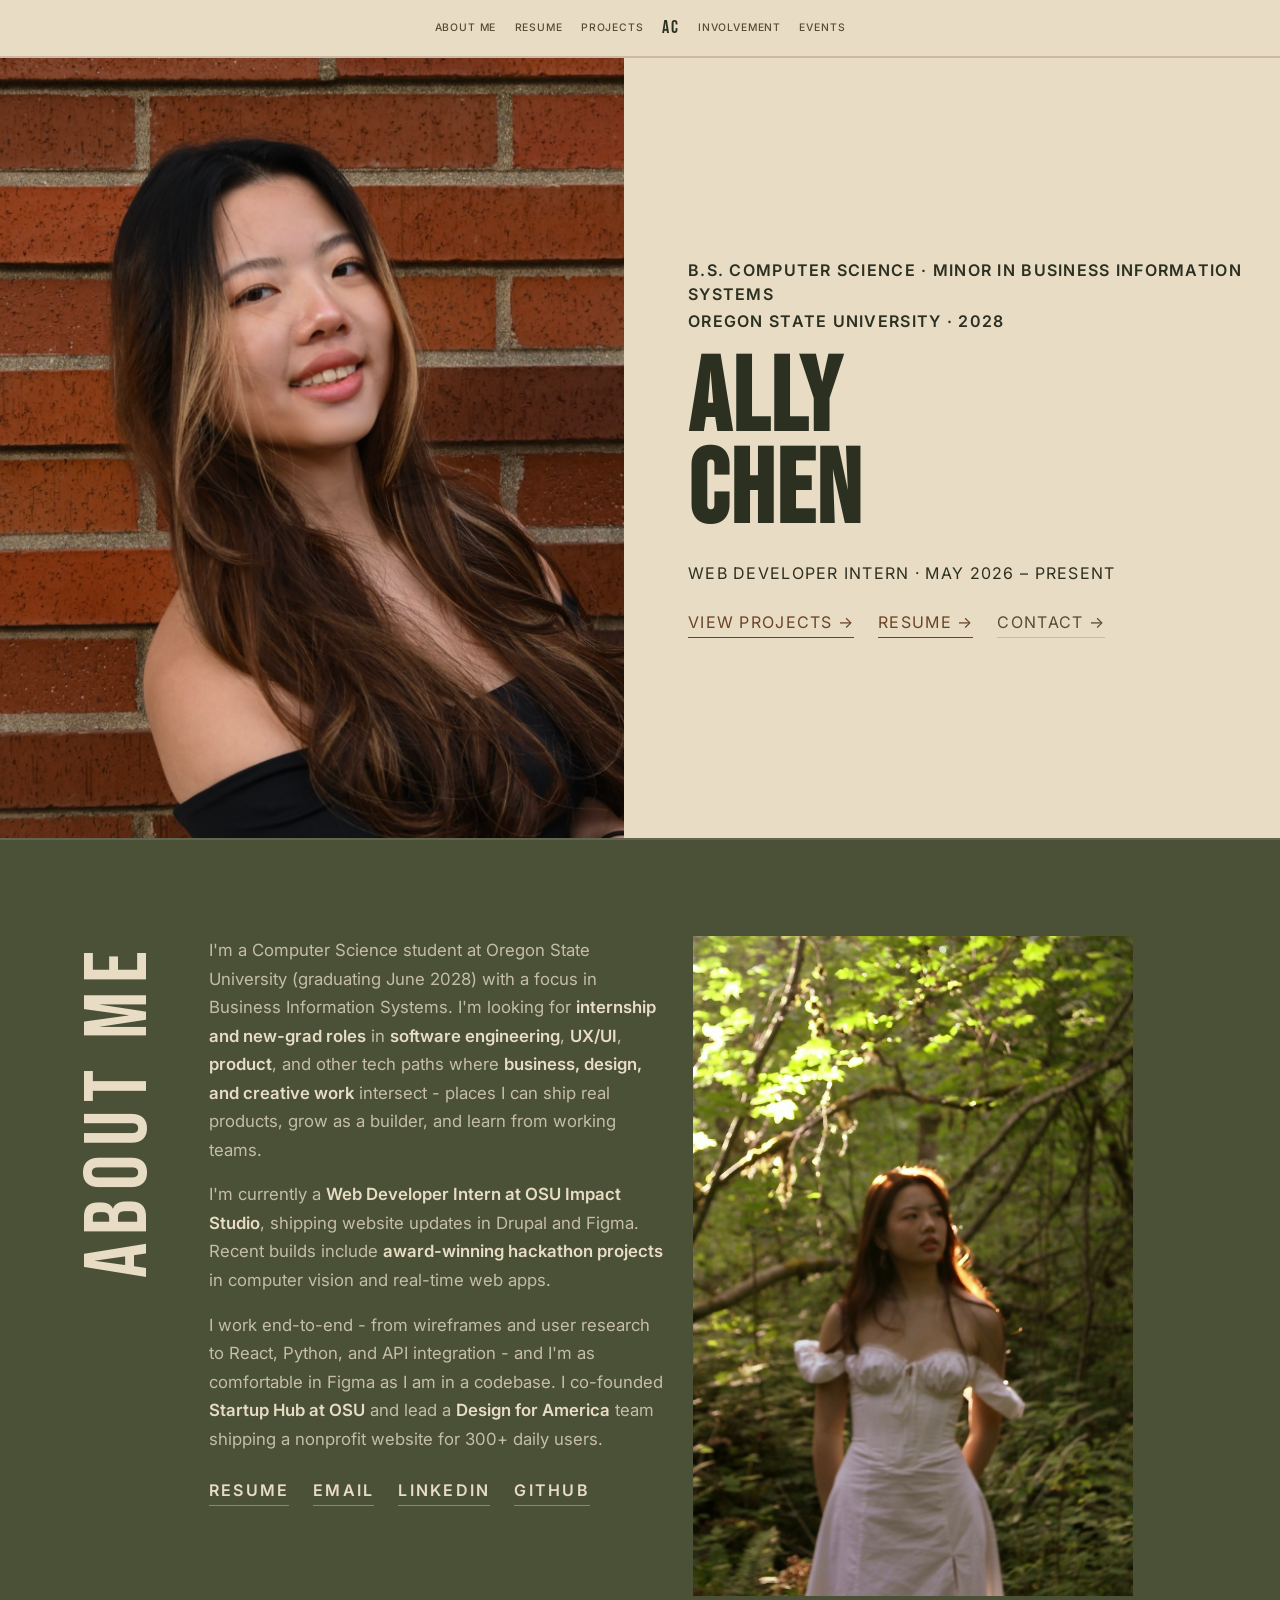
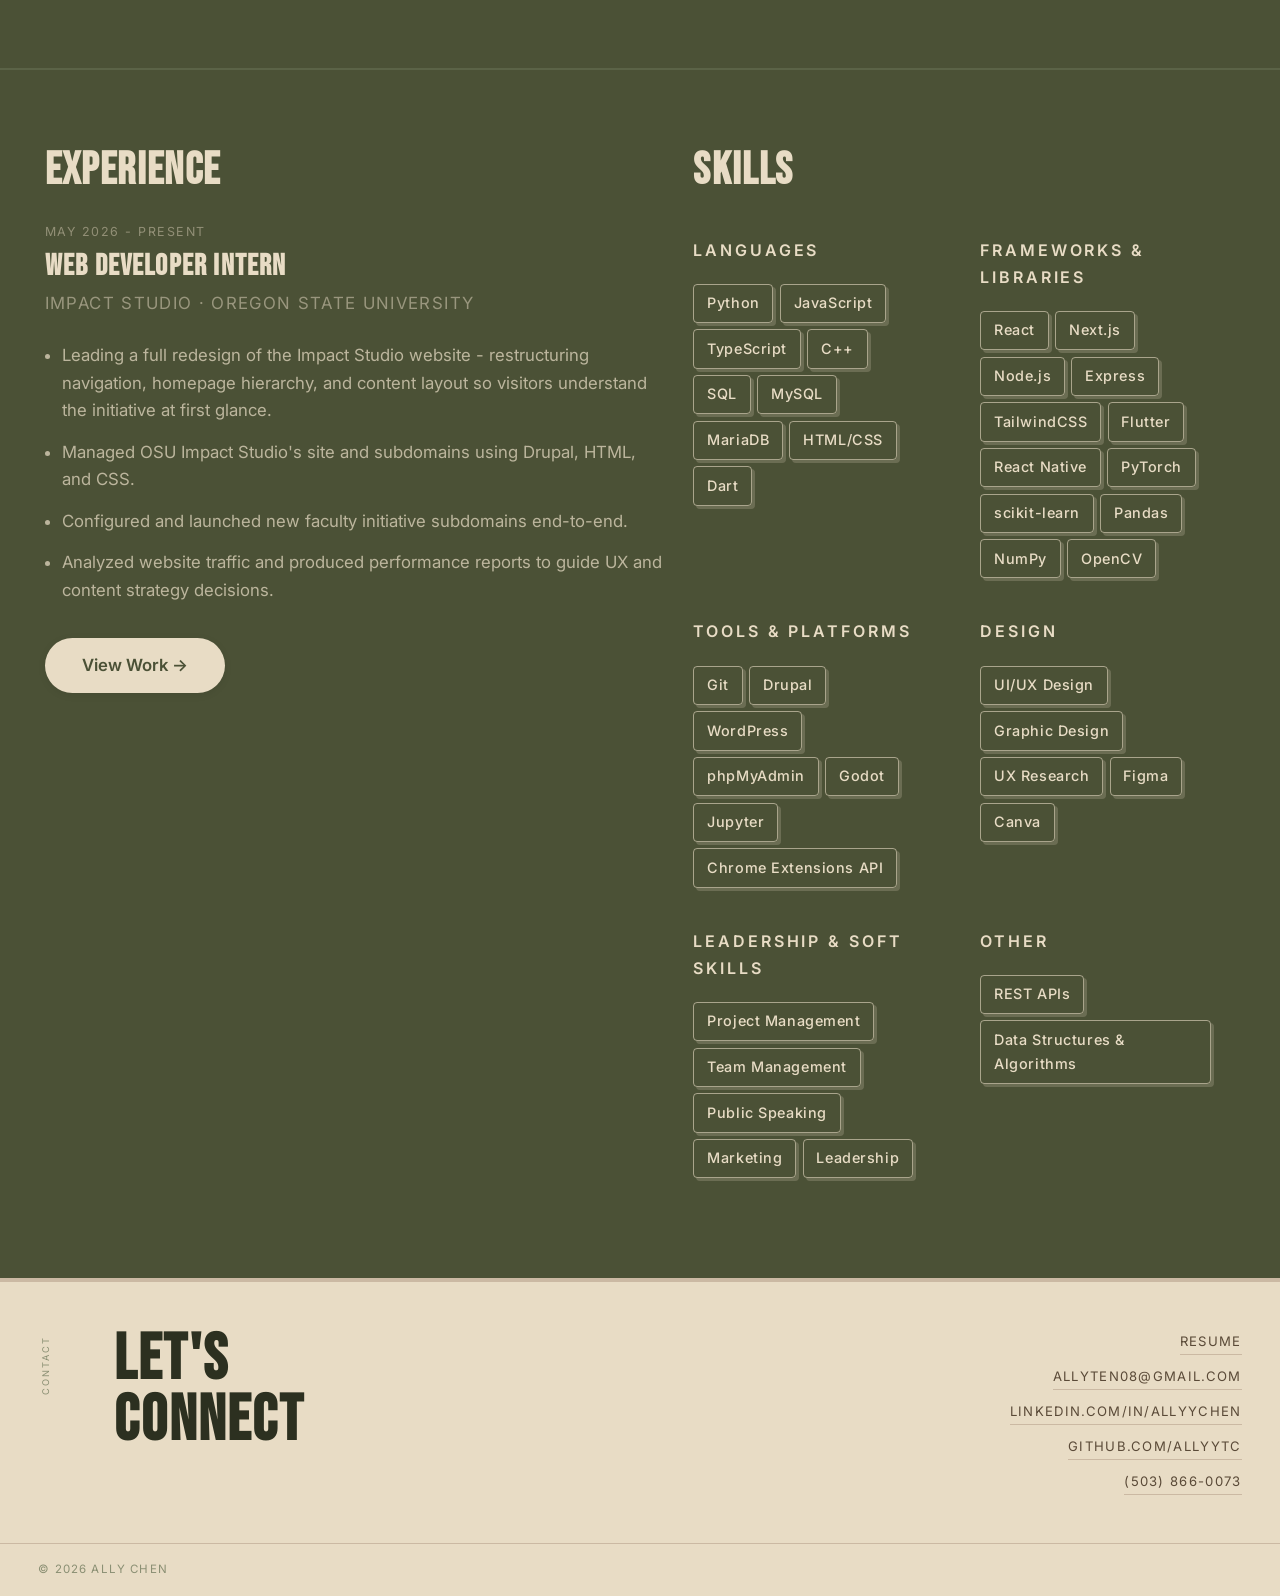
==== commit eb576ebf: "Replace website em dashes with hyphens Co-authored-by: Copilot <223556219+Copilot@users.noreply.gith" ====
--- a/index.html
+++ b/index.html
@@ -12,7 +12,7 @@
 <body>
 
   <nav class="nav" id="nav" aria-label="Primary"></nav>
-  <script src="nav.js?v=8"></script>
+  <script src="nav.js?v=9"></script>
 
   <section class="hero" id="hero">
     <div class="hero-img-col">
@@ -50,9 +50,9 @@
       </div>
       <div class="section-body">
         <div class="about-text-col">
-            <p>I'm a Computer Science student at Oregon State University (graduating June&nbsp;2028) with a focus in Business Information Systems. I'm looking for <strong>internship and new-grad roles</strong> in <strong>software engineering</strong>, <strong>UX/UI</strong>, <strong>product</strong>, and other tech paths where <strong>business, design, and creative work</strong> intersect &mdash; places I can ship real products, grow as a builder, and learn from working teams.</p>
+            <p>I'm a Computer Science student at Oregon State University (graduating June&nbsp;2028) with a focus in Business Information Systems. I'm looking for <strong>internship and new-grad roles</strong> in <strong>software engineering</strong>, <strong>UX/UI</strong>, <strong>product</strong>, and other tech paths where <strong>business, design, and creative work</strong> intersect - places I can ship real products, grow as a builder, and learn from working teams.</p>
             <p>I'm currently a <strong>Web Developer Intern at OSU Impact Studio</strong>, shipping website updates in Drupal and Figma. Recent builds include <strong>award-winning hackathon projects</strong> in computer vision and real-time web apps.</p>
-            <p>I work end-to-end &mdash; from wireframes and user research to React, Python, and API integration &mdash; and I'm as comfortable in Figma as I am in a codebase. I co-founded <strong>Startup Hub at OSU</strong> and lead a <strong>Design for America</strong> team shipping a nonprofit website for 300+ daily users.</p>
+            <p>I work end-to-end - from wireframes and user research to React, Python, and API integration - and I'm as comfortable in Figma as I am in a codebase. I co-founded <strong>Startup Hub at OSU</strong> and lead a <strong>Design for America</strong> team shipping a nonprofit website for 300+ daily users.</p>
             <div class="about-links">
               <a href="allychen-resume2028-pm.pdf" target="_blank" rel="noopener">Resume</a>
               <a href="mailto:allyten08@gmail.com">Email</a>
@@ -78,12 +78,12 @@
             <div class="exp-list exp-list-stack">
 
               <div class="exp-item">
-                <div class="exp-meta"><span class="exp-date">May 2026 &mdash; Present</span></div>
+                <div class="exp-meta"><span class="exp-date">May 2026 - Present</span></div>
                 <div class="exp-content">
                   <h3>Web Developer Intern</h3>
                   <p class="exp-org">Impact Studio &middot; Oregon State University</p>
                   <ul>
-                    <li>Leading a full redesign of the Impact Studio website — restructuring navigation, homepage hierarchy, and content layout so visitors understand the initiative at first glance.</li>
+                    <li>Leading a full redesign of the Impact Studio website - restructuring navigation, homepage hierarchy, and content layout so visitors understand the initiative at first glance.</li>
                     <li>Managed OSU Impact Studio's site and subdomains using Drupal, HTML, and CSS.</li>
                     <li>Configured and launched new faculty initiative subdomains end-to-end.</li>
                     <li>Analyzed website traffic and produced performance reports to guide UX and content strategy decisions.</li>
--- a/style.css
+++ b/style.css
@@ -1945,9 +1945,9 @@
     font-size: 0.5rem !important;
     letter-spacing: 0.06em !important;
     padding: 0.22rem 0.55rem !important;
-    white-space: nowrap !important;
+    white-space: normal !important;
     width: fit-content;
-    max-width: none;
+    max-width: 100%;
   }
 
   #hackathons .proj-card-title-line {
@@ -2503,7 +2503,7 @@
     padding: 0.38rem 0.8rem !important;
   }
 
-  /* Involvement — clubs & org panels */
+  /* Involvement - clubs & org panels */
   .org-section-inner {
     padding: 3rem var(--m-gutter) !important;
   }
@@ -2592,7 +2592,7 @@
     padding: 0 !important;
   }
 
-  /* Experience section — headers must read larger than body */
+  /* Experience section - headers must read larger than body */
   #experience .display-heading,
   .exp-col .display-heading {
     font-size: var(--m-h2) !important;
@@ -2648,7 +2648,7 @@
     margin-bottom: 0.85rem;
   }
 
-  /* Mobile site template — match #about rhythm across pages */
+  /* Mobile site template - match #about rhythm across pages */
   .section-body p,
   .involvement-hero-copy p,
   .proj-section-intro,
@@ -2893,8 +2893,10 @@
   border: 1px solid rgba(232, 220, 197, 0.28);
   border-radius: 2em;
   box-shadow: none;
-  white-space: nowrap;
+  white-space: normal;
+  line-height: 1.35;
   width: fit-content;
+  max-width: 100%;
 }
 .section-dark .proj-card-badge--win,
 .section-walnut .proj-card-badge--win {
@@ -3184,7 +3186,7 @@
   opacity: 0.85;
 }
 
-/* Hackathon expanded panels sit on cream — green buttons by default. */
+/* Hackathon expanded panels sit on cream - green buttons by default. */
 #hackathons .thumb-btn {
   background: var(--dark-bg);
   border-color: var(--dark-bg);
